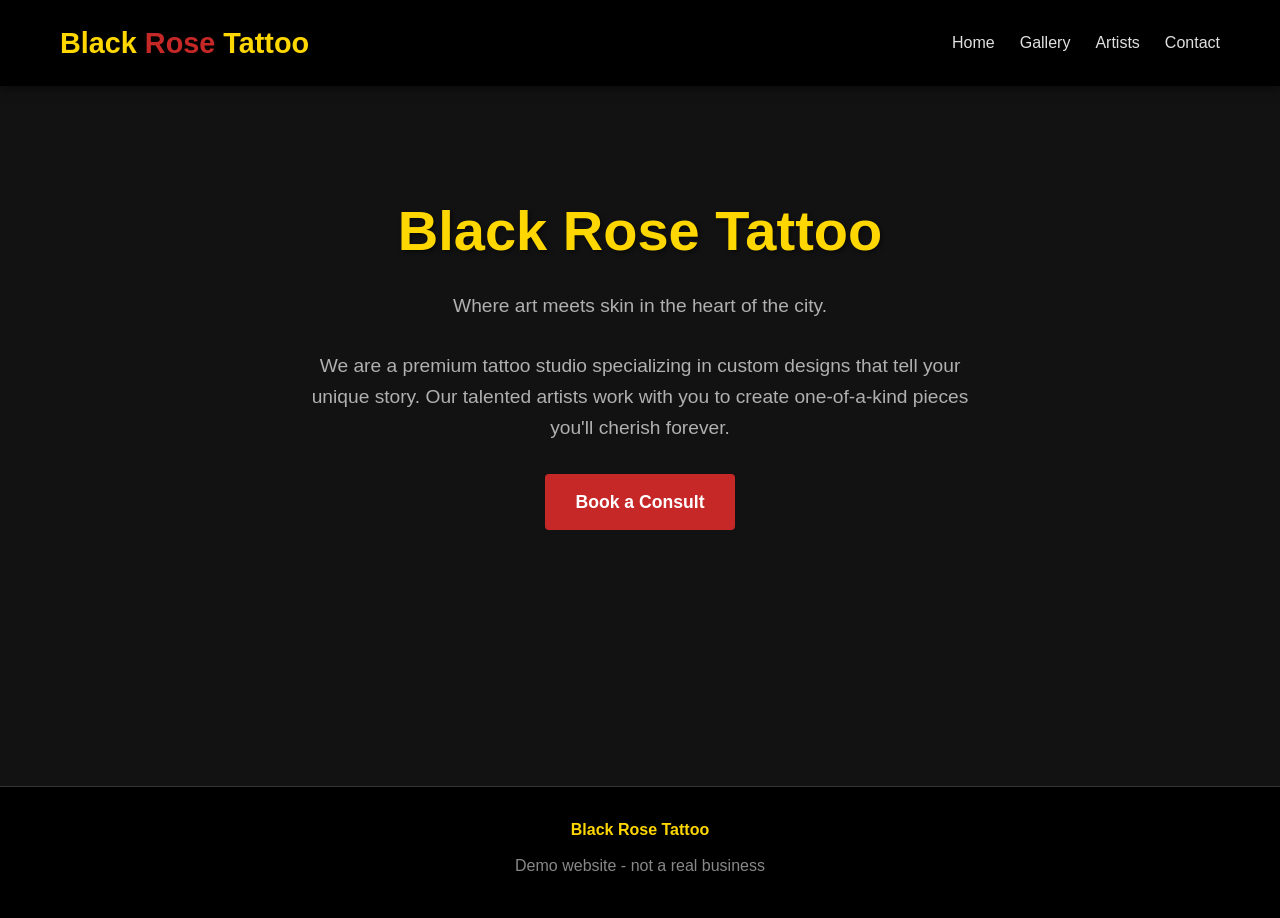
==== index.html @ 6991c5df "Add Black Rose Tattoo website - portfolio demo - index.html: Home page with shop name, welcome, intr" ====
<!DOCTYPE html>
<html lang="en">
<head>
  <meta charset="UTF-8">
  <meta name="viewport" content="width=device-width, initial-scale=1.0">
  <title>Black Rose Tattoo | Home</title>
  <link rel="stylesheet" href="style.css">
</head>
<body>
  <header>
    <div class="container">
      <nav>
        <div class="logo">Black <span>Rose</span> Tattoo</div>
        <ul class="nav-links">
          <li><a href="index.html">Home</a></li>
          <li><a href="gallery.html">Gallery</a></li>
          <li><a href="artists.html">Artists</a></li>
          <li><a href="contact.html">Contact</a></li>
        </ul>
      </nav>
    </div>
  </header>

  <main class="page-content">
    <div class="container">
      <section class="hero">
        <h1>Black Rose Tattoo</h1>
        <p>Where art meets skin in the heart of the city.</p>
        <p>We are a premium tattoo studio specializing in custom designs that tell your unique story. Our talented artists work with you to create one-of-a-kind pieces you'll cherish forever.</p>
        <a href="contact.html" class="btn">Book a Consult</a>
      </section>
    </div>
  </main>

  <footer>
    <div class="container">
      <div class="footer-content">
        <p class="shop-name">Black Rose Tattoo</p>
        <p>Demo website - not a real business</p>
      </div>
    </div>
  </footer>
</body>
</html>
---- style.css ----
/* RESET AND BASE STYLES */
* {
  margin: 0;
  padding: 0;
  box-sizing: border-box;
}

body {
  font-family: 'Segoe UI', Tahoma, Geneva, Verdana, sans-serif;
  background-color: #121212;
  color: #e0e0e0;
  line-height: 1.6;
}

a {
  color: #ffd700;
  text-decoration: none;
}

img {
  max-width: 100%;
  height: auto;
}

/* LAYOUT */
.container {
  max-width: 1200px;
  margin: 0 auto;
  padding: 0 20px;
}

.page-content {
  min-height: calc(100vh - 200px);
  padding: 60px 0;
}

/* HEADER / NAVIGATION */
header {
  background-color: #000;
  padding: 20px 0;
  position: sticky;
  top: 0;
  z-index: 100;
  box-shadow: 0 2px 10px rgba(0, 0, 0, 0.5);
}

nav {
  display: flex;
  justify-content: space-between;
  align-items: center;
}

.logo {
  font-size: 1.8rem;
  font-weight: 700;
  color: #ffd700;
}

.logo span {
  color: #c62828;
}

.nav-links {
  display: flex;
  list-style: none;
  gap: 25px;
}

.nav-links a {
  color: #e0e0e0;
  font-weight: 500;
  transition: color 0.3s;
  padding: 5px 0;
  position: relative;
}

.nav-links a:hover {
  color: #ffd700;
}

.nav-links a::after {
  content: '';
  position: absolute;
  bottom: 0;
  left: 0;
  width: 0;
  height: 2px;
  background-color: #c62828;
  transition: width 0.3s;
}

.nav-links a:hover::after {
  width: 100%;
}

/* HERO SECTION */
.hero {
  text-align: center;
  padding: 40px 0;
}

.hero h1 {
  font-size: 3.5rem;
  margin-bottom: 15px;
  color: #ffd700;
  text-shadow: 2px 2px 4px rgba(0, 0, 0, 0.5);
}

.hero p {
  font-size: 1.2rem;
  margin-bottom: 30px;
  color: #b0b0b0;
  max-width: 700px;
  margin-left: auto;
  margin-right: auto;
}

.btn {
  display: inline-block;
  background-color: #c62828;
  color: #fff;
  padding: 14px 30px;
  border: none;
  border-radius: 4px;
  font-size: 1.1rem;
  font-weight: 600;
  cursor: pointer;
  transition: background-color 0.3s, transform 0.2s;
  text-decoration: none;
}

.btn:hover {
  background-color: #e53935;
  transform: translateY(-2px);
}

/* SECTIONS */
section {
  padding: 50px 0;
}

section h2 {
  text-align: center;
  margin-bottom: 40px;
  font-size: 2.2rem;
  color: #ffd700;
  position: relative;
}

section h2::after {
  content: '';
  position: absolute;
  bottom: -10px;
  left: 50%;
  transform: translateX(-50%);
  width: 80px;
  height: 3px;
  background: linear-gradient(to right, #c62828, #ffd700);
}

/* GALLERY */
.gallery-grid {
  display: grid;
  grid-template-columns: repeat(auto-fit, minmax(280px, 1fr));
  gap: 25px;
}

.gallery-item {
  background-color: #1e1e1e;
  border-radius: 8px;
  overflow: hidden;
  transition: transform 0.3s, box-shadow 0.3s;
  border: 3px solid #1e1e1e;
}

.gallery-item:hover {
  transform: translateY(-5px);
  box-shadow: 0 8px 20px rgba(198, 40, 40, 0.3);
  border-color: #c62828;
}

.gallery-item img {
  width: 100%;
  height: 250px;
  object-fit: cover;
  display: block;
}

.gallery-item p {
  padding: 15px;
  text-align: center;
  font-weight: 500;
  color: #ffd700;
  background-color: #000;
  margin: 0;
}

/* ARTISTS */
.artists-grid {
  display: grid;
  grid-template-columns: repeat(auto-fit, minmax(300px, 1fr));
  gap: 30px;
}

.artist-card {
  background-color: #1e1e1e;
  border-radius: 8px;
  overflow: hidden;
  text-align: center;
  padding: 20px;
  transition: transform 0.3s;
}

.artist-card:hover {
  transform: translateY(-5px);
}

.artist-photo {
  width: 200px;
  height: 200px;
  border-radius: 50%;
  object-fit: cover;
  margin: 0 auto 20px;
  border: 4px solid #c62828;
}

.artist-name {
  font-size: 1.5rem;
  color: #ffd700;
  margin-bottom: 10px;
}

.artist-specialty {
  color: #c62828;
  font-weight: 600;
  margin-bottom: 15px;
  font-style: italic;
}

.artist-bio {
  color: #b0b0b0;
  line-height: 1.7;
}

/* CONTACT */
.contact-info {
  display: grid;
  grid-template-columns: repeat(auto-fit, minmax(250px, 1fr));
  gap: 30px;
  margin-bottom: 50px;
  text-align: center;
}

.contact-info h3 {
  color: #ffd700;
  margin-bottom: 15px;
  font-size: 1.4rem;
}

.contact-info p {
  color: #b0b0b0;
  margin-bottom: 10px;
}

.contact-form {
  max-width: 600px;
  margin: 0 auto;
  background-color: #1e1e1e;
  padding: 30px;
  border-radius: 8px;
}

.form-group {
  margin-bottom: 20px;
}

.form-group label {
  display: block;
  margin-bottom: 8px;
  color: #ffd700;
  font-weight: 500;
}

.form-group input,
.form-group textarea {
  width: 100%;
  padding: 12px;
  background-color: #2d2d2d;
  border: 1px solid #444;
  border-radius: 4px;
  color: #e0e0e0;
  font-family: inherit;
  font-size: 1rem;
}

.form-group input:focus,
.form-group textarea:focus {
  outline: none;
  border-color: #c62828;
}

.form-group textarea {
  height: 150px;
  resize: vertical;
}

.form-message {
  text-align: center;
  padding: 20px;
  background-color: #1e1e1e;
  border-radius: 8px;
  margin-top: 20px;
  display: none;
}

.form-message.show {
  display: block;
}

/* FOOTER */
footer {
  background-color: #000;
  padding: 30px 0;
  text-align: center;
  color: #888;
  border-top: 1px solid #333;
}

.footer-content p {
  margin-bottom: 10px;
}

.footer-content .shop-name {
  color: #ffd700;
  font-weight: 600;
}

/* RESPONSIVE DESIGN */
@media (max-width: 768px) {
  .hero h1 {
    font-size: 2.5rem;
  }

  .hero p {
    font-size: 1rem;
  }

  .nav-links {
    gap: 15px;
    font-size: 0.9rem;
  }

  .gallery-grid {
    grid-template-columns: repeat(auto-fit, minmax(200px, 1fr));
    gap: 15px;
  }

  .artists-grid {
    grid-template-columns: 1fr;
    gap: 20px;
  }

  .contact-info {
    grid-template-columns: 1fr;
    gap: 20px;
  }
}

@media (max-width: 480px) {
  .hero h1 {
    font-size: 2rem;
  }

  .nav-links {
    flex-wrap: wrap;
    justify-content: center;
    gap: 10px;
  }

  .gallery-grid {
    grid-template-columns: 1fr;
  }
}
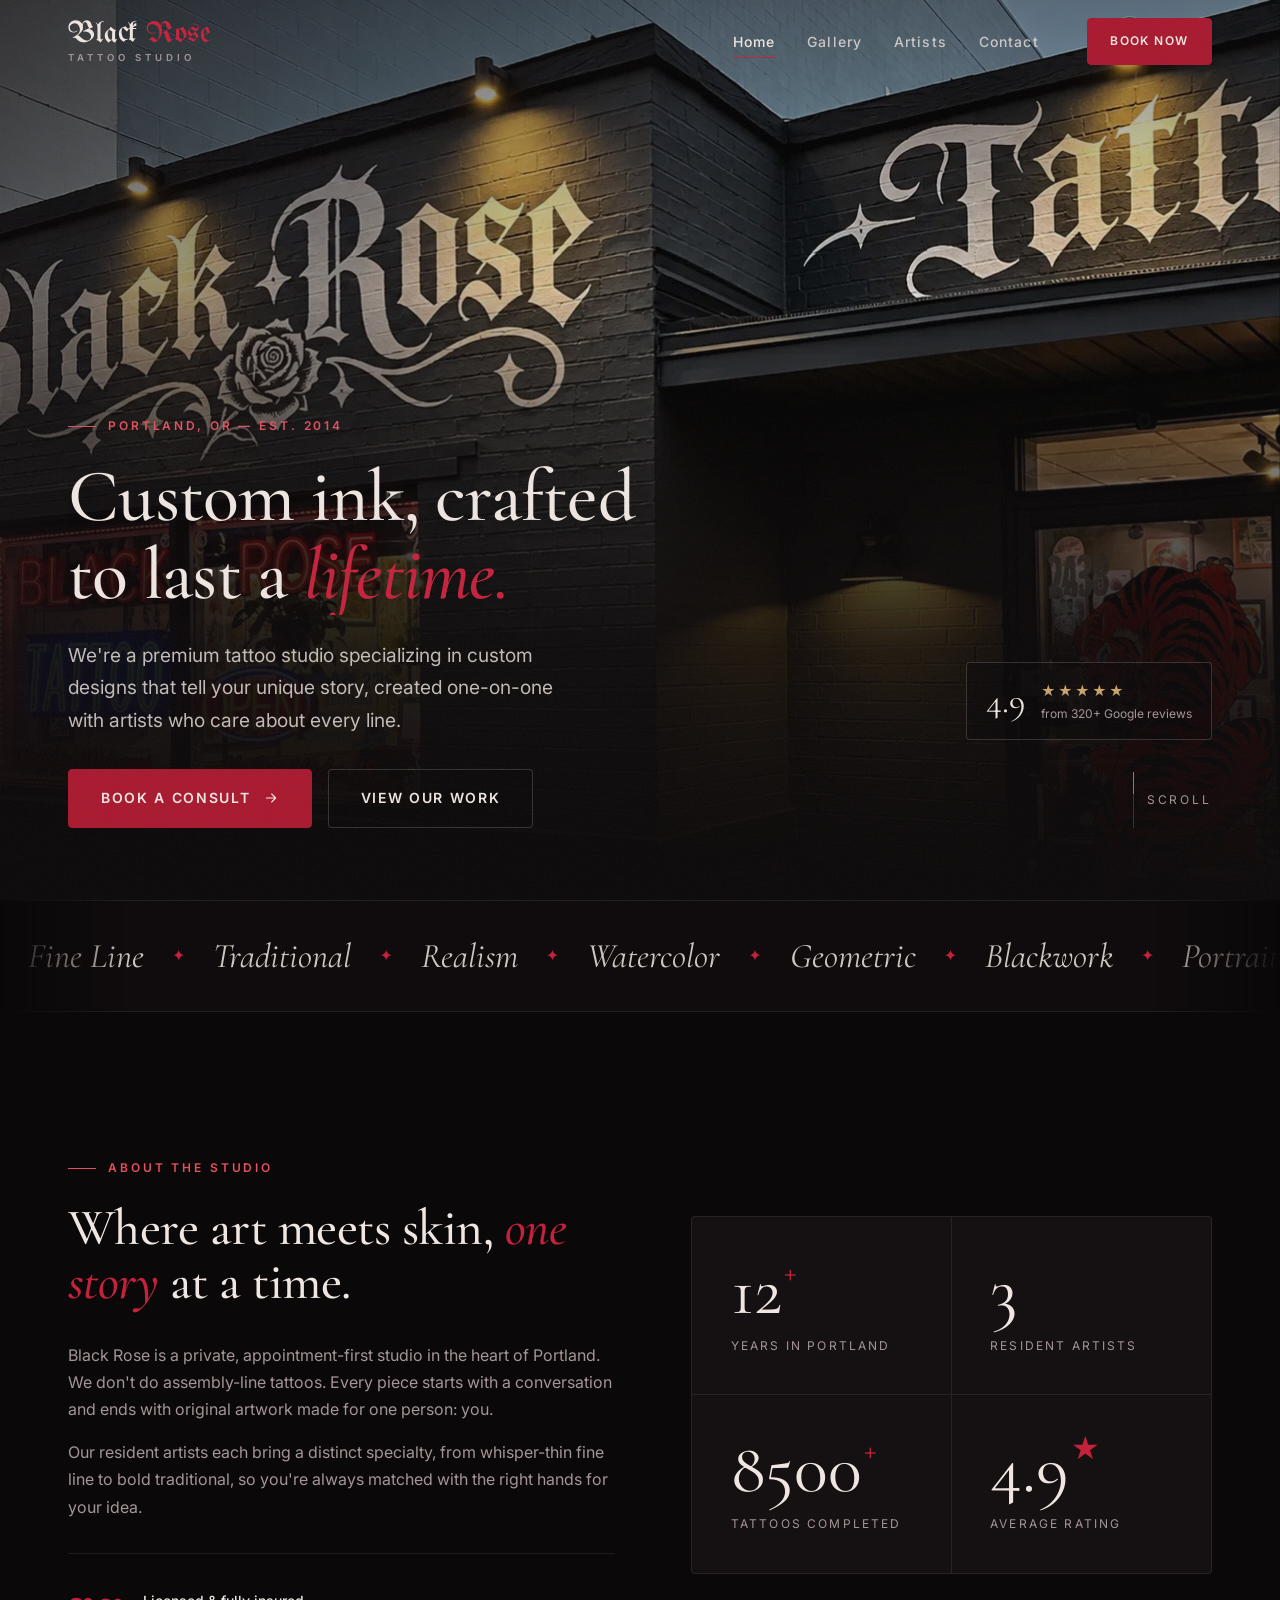
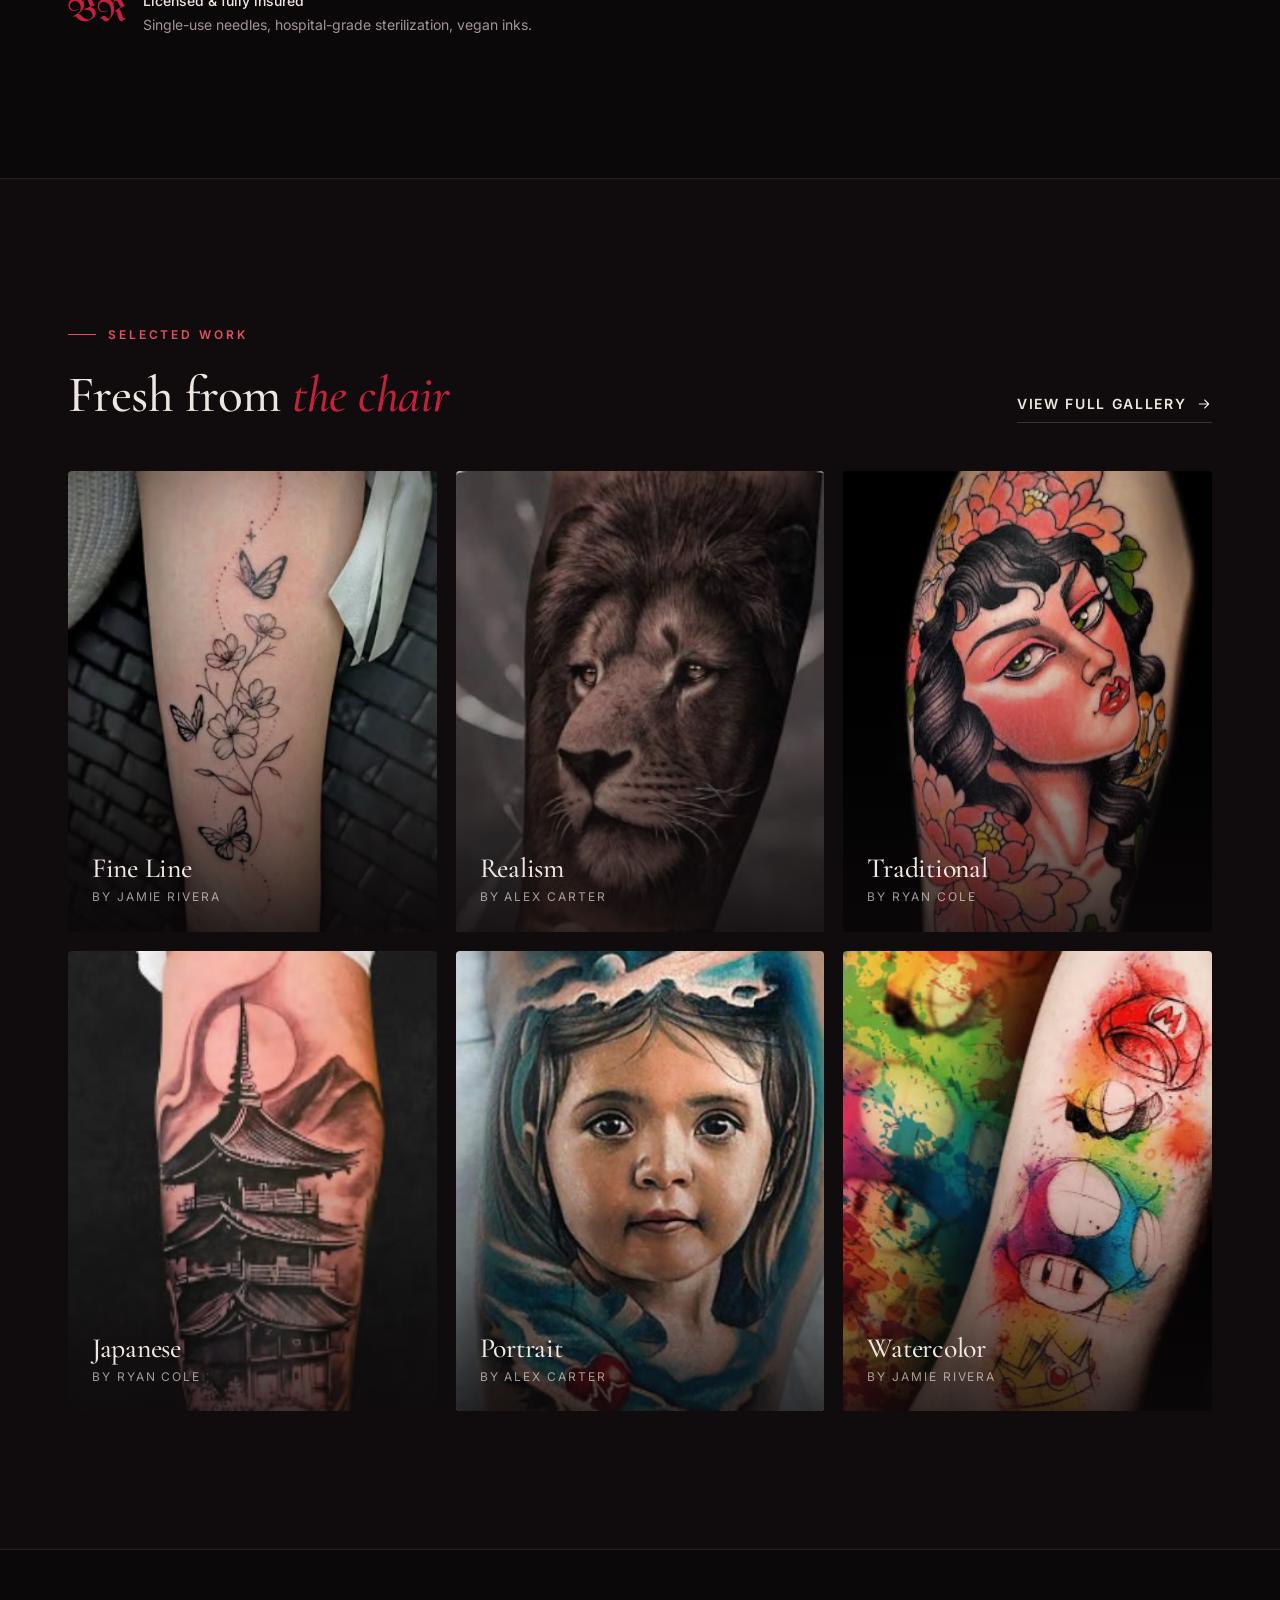
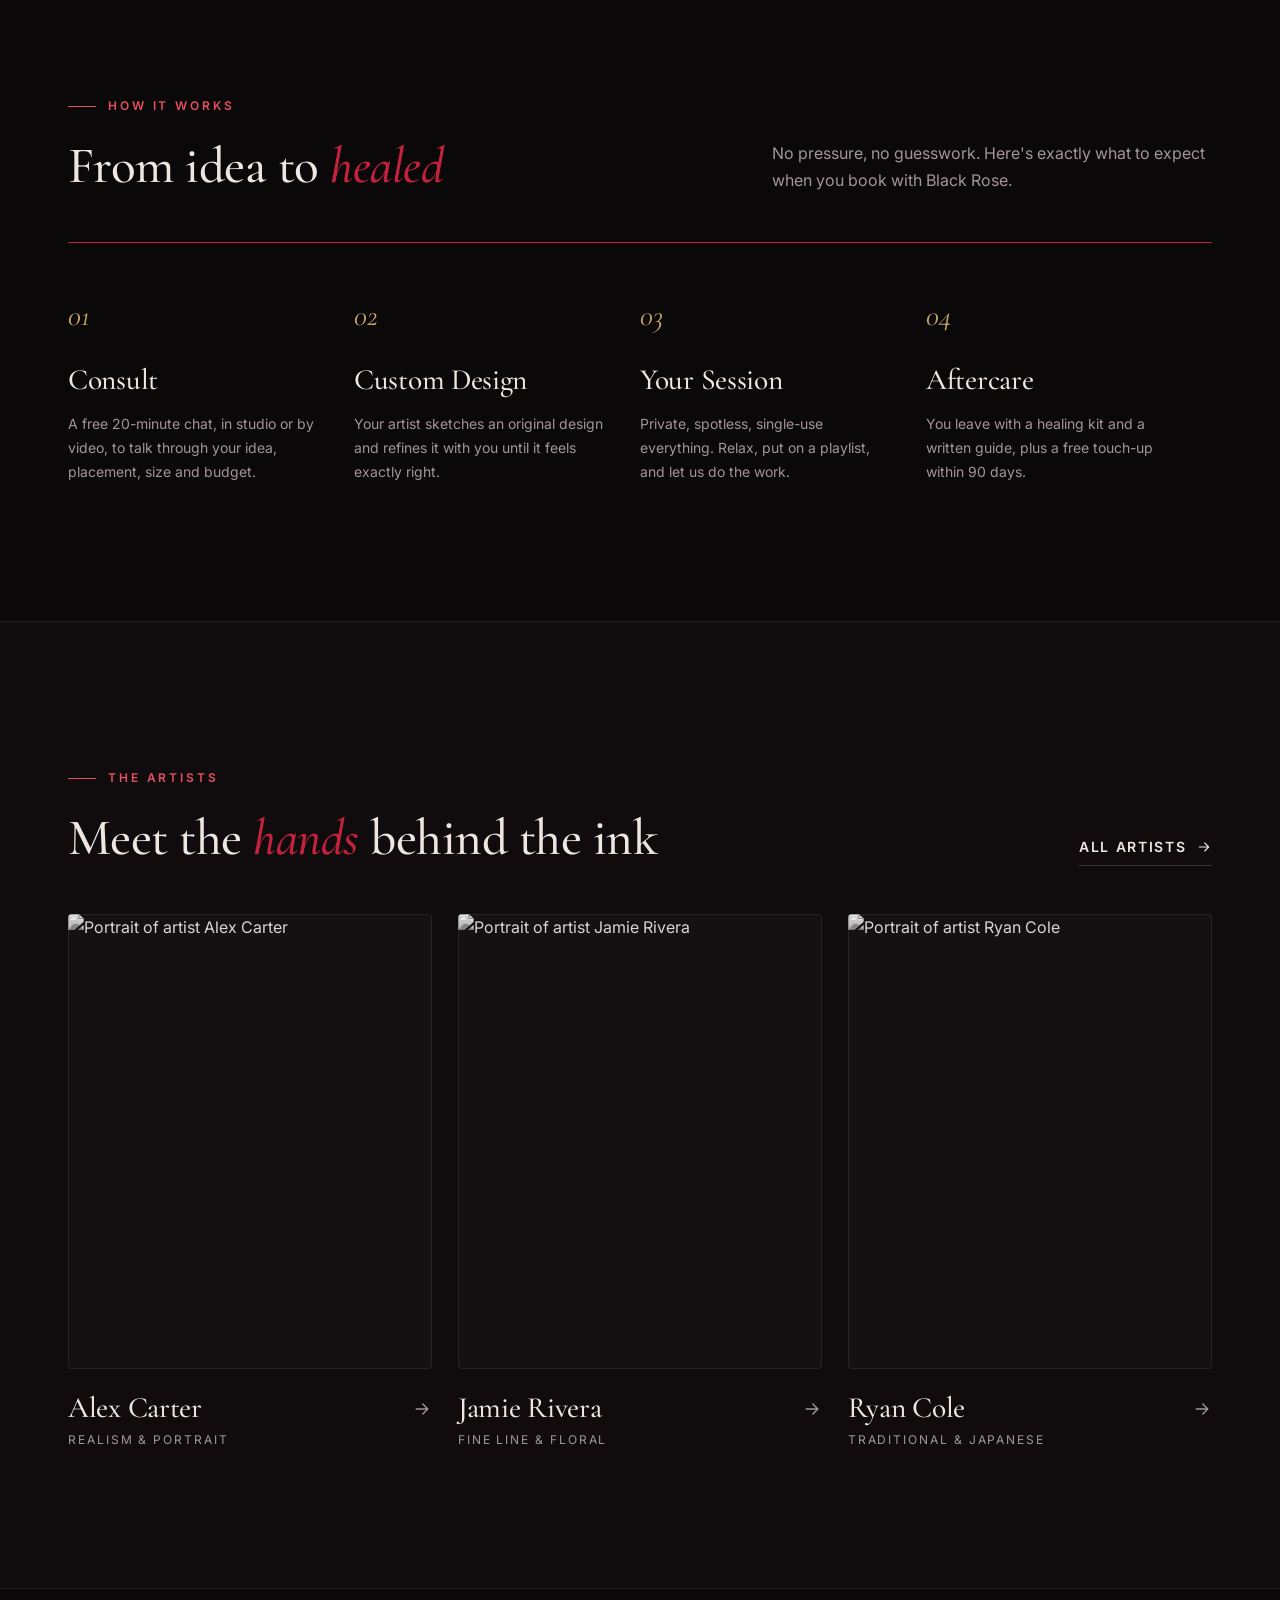
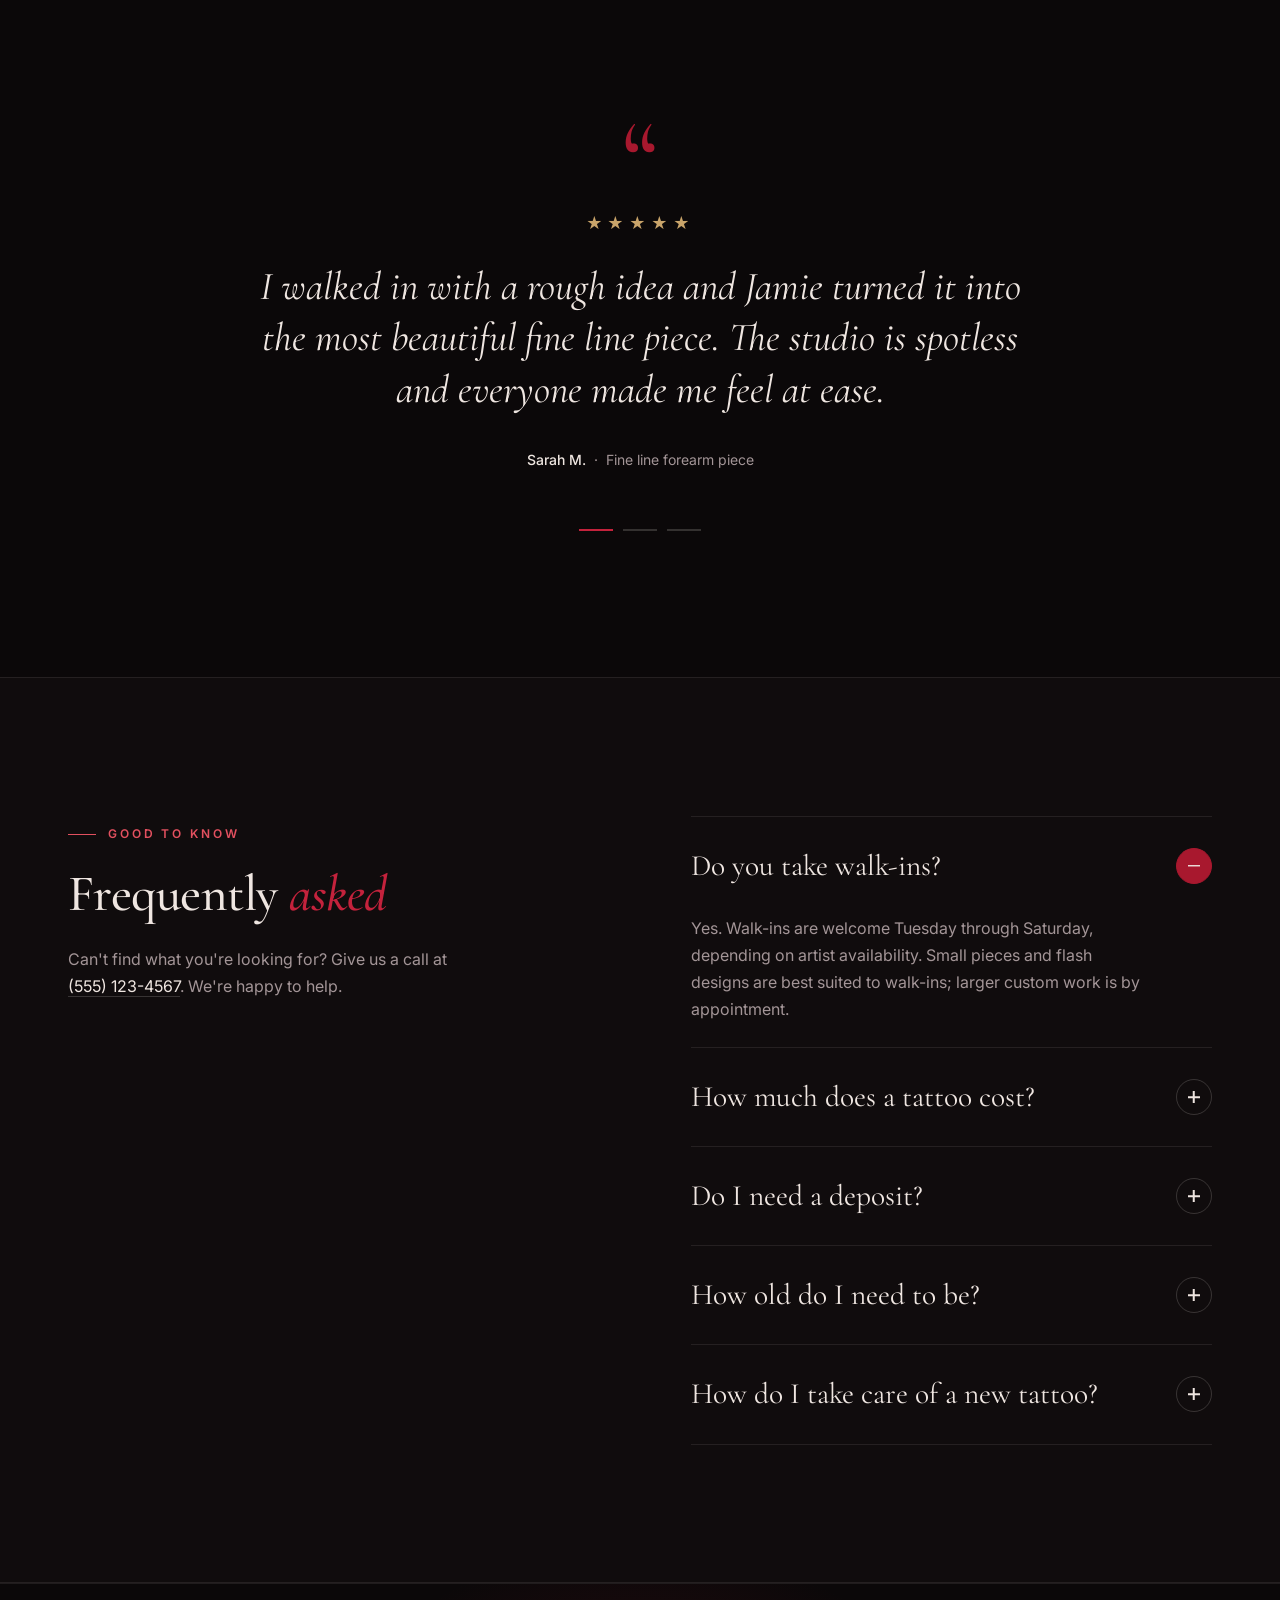
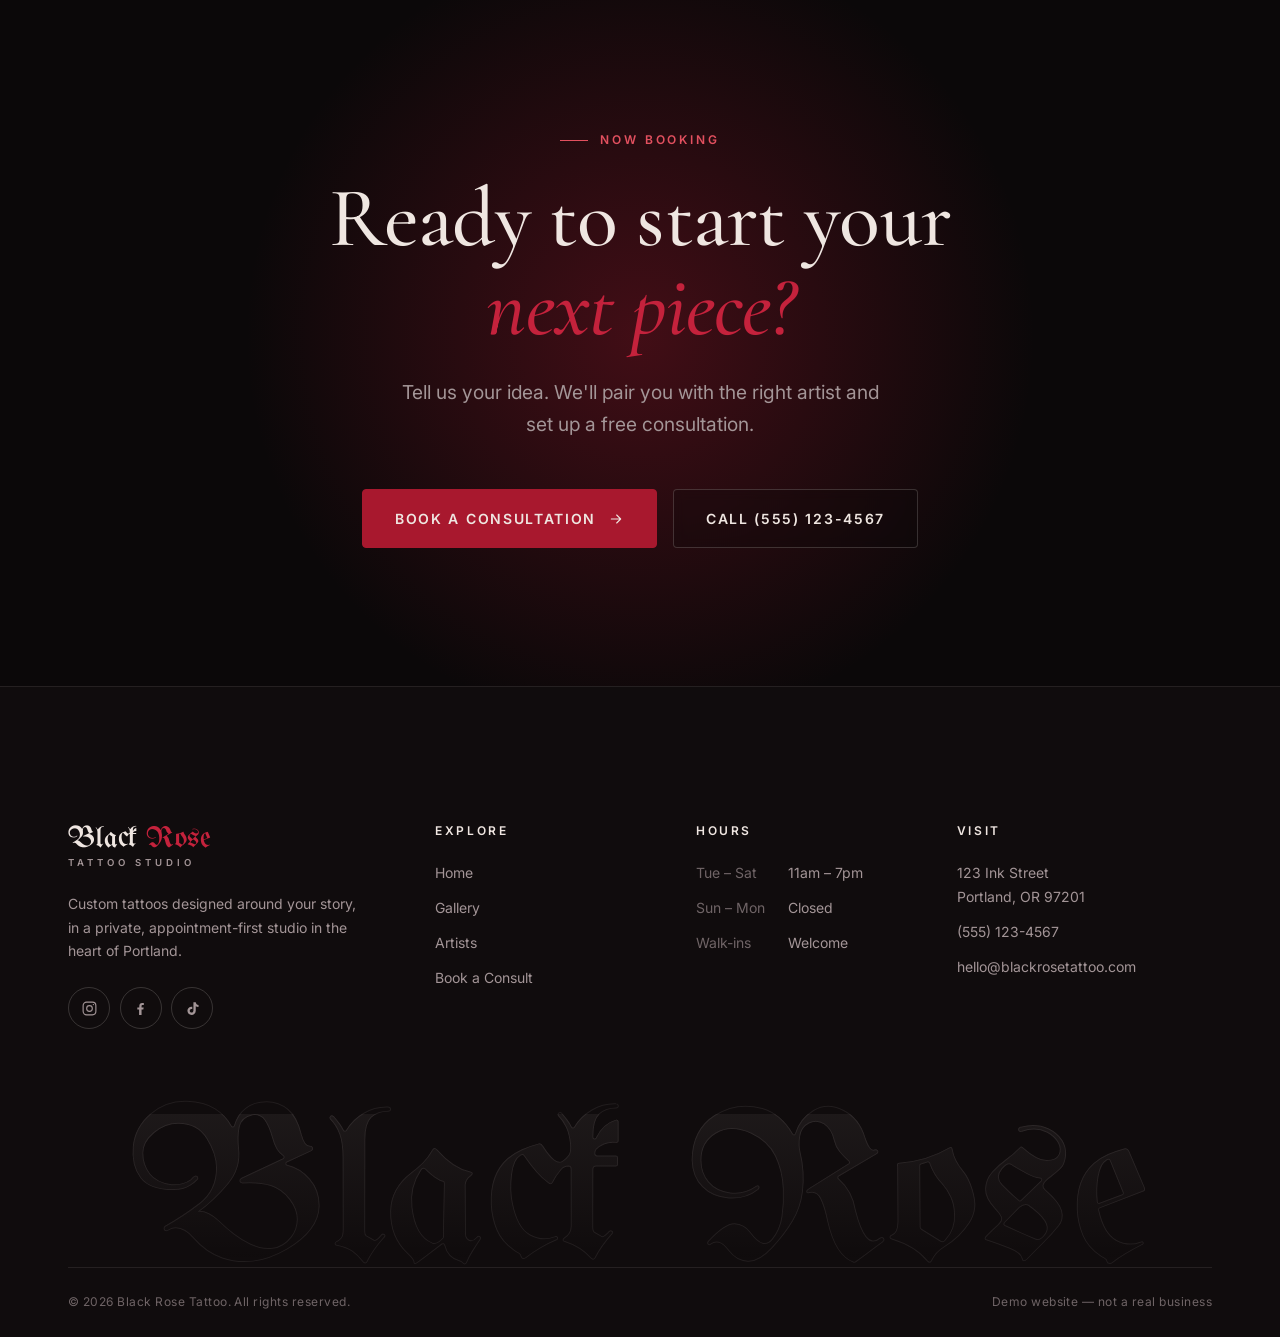
==== commit 9d5e95d1: "Redesign site with modern, premium look - New design system: CSS tokens, Cormorant Garamond + Inter " ====
--- a/index.html
+++ b/index.html
@@ -3,42 +3,383 @@
 <head>
   <meta charset="UTF-8">
   <meta name="viewport" content="width=device-width, initial-scale=1.0">
-  <title>Black Rose Tattoo | Home</title>
+  <title>Black Rose Tattoo | Custom Tattoo Studio in Portland, OR</title>
+  <meta name="description" content="Black Rose Tattoo is a premium custom tattoo studio in Portland, Oregon. Fine line, realism, traditional, Japanese and more by award-winning resident artists.">
+  <meta name="theme-color" content="#0b0809">
+  <meta property="og:type" content="website">
+  <meta property="og:site_name" content="Black Rose Tattoo">
+  <meta property="og:title" content="Black Rose Tattoo | Custom Tattoo Studio in Portland, OR">
+  <meta property="og:description" content="Black Rose Tattoo is a premium custom tattoo studio in Portland, Oregon. Fine line, realism, traditional, Japanese and more by award-winning resident artists.">
+  <meta property="og:image" content="hero.png">
+  <meta name="twitter:card" content="summary_large_image">
+  <link rel="icon" href="favicon.svg" type="image/svg+xml">
+  <link rel="preconnect" href="https://fonts.googleapis.com">
+  <link rel="preconnect" href="https://fonts.gstatic.com" crossorigin>
+  <link href="https://fonts.googleapis.com/css2?family=Cormorant+Garamond:ital,wght@0,400;0,500;0,600;1,400;1,500&family=Inter:wght@400;500;600&family=UnifrakturMaguntia&display=swap" rel="stylesheet">
   <link rel="stylesheet" href="style.css">
-</head>
-<body>
-  <header>
+  <script>document.documentElement.classList.add('js');</script>
+  <script type="application/ld+json">
+  {
+    "@context": "https://schema.org",
+    "@type": "TattooParlor",
+    "name": "Black Rose Tattoo",
+    "image": "hero.png",
+    "telephone": "+1-555-123-4567",
+    "address": {
+      "@type": "PostalAddress",
+      "streetAddress": "123 Ink Street",
+      "addressLocality": "Portland",
+      "addressRegion": "OR",
+      "postalCode": "97201",
+      "addressCountry": "US"
+    },
+    "openingHoursSpecification": [{
+      "@type": "OpeningHoursSpecification",
+      "dayOfWeek": ["Tuesday", "Wednesday", "Thursday", "Friday", "Saturday"],
+      "opens": "11:00",
+      "closes": "19:00"
+    }]
+  }
+  </script>
+</head><body>
+  <a class="skip-link" href="#main">Skip to content</a>
+
+  <header class="site-header">
     <div class="container">
-      <nav>
-        <div class="logo">Black <span>Rose</span> Tattoo</div>
+      <a href="index.html" class="logo" aria-label="Black Rose Tattoo home">
+        <span class="logo__mark">Black <span>Rose</span></span>
+        <span class="logo__sub">Tattoo Studio</span>
+      </a>
+      <nav class="nav" aria-label="Main">
         <ul class="nav-links">
-          <li><a href="index.html">Home</a></li>
+          <li><a href="index.html" aria-current="page">Home</a></li>
           <li><a href="gallery.html">Gallery</a></li>
           <li><a href="artists.html">Artists</a></li>
           <li><a href="contact.html">Contact</a></li>
         </ul>
+        <a href="contact.html#book" class="btn btn--sm">Book Now</a>
       </nav>
+      <button class="menu-toggle" type="button" aria-expanded="false" aria-controls="mobile-menu" aria-label="Open menu">
+        <span></span><span></span>
+      </button>
+    </div>
+    <div class="mobile-menu" id="mobile-menu">
+      <ul>
+        <li><a href="index.html" aria-current="page">Home <small>01</small></a></li>
+        <li><a href="gallery.html">Gallery <small>02</small></a></li>
+        <li><a href="artists.html">Artists <small>03</small></a></li>
+        <li><a href="contact.html">Contact <small>04</small></a></li>
+      </ul>
+      <div class="mobile-menu__footer">
+        <a href="contact.html#book" class="btn btn--block">Book a Consultation</a>
+        <p>123 Ink Street, Portland, OR &nbsp;·&nbsp; <a href="tel:+15551234567">(555) 123-4567</a></p>
+      </div>
     </div>
   </header>
 
-  <main class="page-content">
+  <main id="main">
+    <section class="hero">
+      <div class="hero__media">
+        <picture>
+          <source srcset="hero.webp" type="image/webp">
+          <img src="hero.png" alt="The Black Rose Tattoo storefront at dusk, with its hand-painted sign and glowing neon windows" width="1746" height="901" fetchpriority="high">
+        </picture>
+      </div>
+      <div class="container hero__content">
+        <div>
+          <span class="eyebrow">Portland, OR &mdash; Est. 2014</span>
+          <h1>
+            <span class="line"><span>Custom ink, crafted</span></span>
+            <span class="line"><span>to last a <em>lifetime.</em></span></span>
+          </h1>
+          <p class="hero__lede">We're a premium tattoo studio specializing in custom designs that tell your unique story, created one-on-one with artists who care about every line.</p>
+          <div class="hero__actions">
+            <a href="contact.html#book" class="btn">Book a Consult <svg viewBox="0 0 24 24" fill="none" stroke="currentColor" stroke-width="1.6" stroke-linecap="round" stroke-linejoin="round" aria-hidden="true"><path d="M5 12h14M13 6l6 6-6 6"/></svg></a>
+            <a href="gallery.html" class="btn btn--ghost">View Our Work</a>
+          </div>
+        </div>
+        <div class="hero__aside">
+          <div class="rating">
+            <span class="rating__score">4.9</span>
+            <div>
+              <span class="rating__stars" aria-hidden="true">&#9733;&#9733;&#9733;&#9733;&#9733;</span>
+              <small>from 320+ Google reviews</small>
+            </div>
+          </div>
+          <a href="#about" class="scroll-cue"><span class="scroll-cue__line"></span>Scroll</a>
+        </div>
+      </div>
+    </section>
+
+    <div class="marquee" aria-hidden="true">
+      <div class="marquee__track">
+        <div class="marquee__group"><span>Fine Line</span><i aria-hidden="true">&#10022;</i><span>Traditional</span><i aria-hidden="true">&#10022;</i><span>Realism</span><i aria-hidden="true">&#10022;</i><span>Watercolor</span><i aria-hidden="true">&#10022;</i><span>Geometric</span><i aria-hidden="true">&#10022;</i><span>Blackwork</span><i aria-hidden="true">&#10022;</i><span>Portrait</span><i aria-hidden="true">&#10022;</i><span>Floral</span><i aria-hidden="true">&#10022;</i><span>Japanese</span><i aria-hidden="true">&#10022;</i></div>
+        <div class="marquee__group"><span>Fine Line</span><i aria-hidden="true">&#10022;</i><span>Traditional</span><i aria-hidden="true">&#10022;</i><span>Realism</span><i aria-hidden="true">&#10022;</i><span>Watercolor</span><i aria-hidden="true">&#10022;</i><span>Geometric</span><i aria-hidden="true">&#10022;</i><span>Blackwork</span><i aria-hidden="true">&#10022;</i><span>Portrait</span><i aria-hidden="true">&#10022;</i><span>Floral</span><i aria-hidden="true">&#10022;</i><span>Japanese</span><i aria-hidden="true">&#10022;</i></div>
+      </div>
+    </div>
+
+    <section class="section" id="about">
+      <div class="container split">
+        <div class="about__text">
+          <span class="eyebrow reveal">About the studio</span>
+          <h2 class="reveal" style="--d:.08s">Where art meets skin, <em>one story</em> at a time.</h2>
+          <p class="reveal" style="--d:.16s">Black Rose is a private, appointment-first studio in the heart of Portland. We don't do assembly-line tattoos. Every piece starts with a conversation and ends with original artwork made for one person: you.</p>
+          <p class="reveal" style="--d:.2s">Our resident artists each bring a distinct specialty, from whisper-thin fine line to bold traditional, so you're always matched with the right hands for your idea.</p>
+          <div class="signature reveal" style="--d:.24s">
+            <span class="signature__mark" aria-hidden="true">BR</span>
+            <p><strong>Licensed &amp; fully insured</strong>Single-use needles, hospital-grade sterilization, vegan inks.</p>
+          </div>
+        </div>
+        <div class="stats reveal" style="--d:.12s">
+          <div class="stat"><span class="stat__num"><span data-count="12">12</span><sup>+</sup></span><span class="stat__label">Years in Portland</span></div>
+          <div class="stat"><span class="stat__num"><span data-count="3">3</span></span><span class="stat__label">Resident artists</span></div>
+          <div class="stat"><span class="stat__num"><span data-count="8500">8500</span><sup>+</sup></span><span class="stat__label">Tattoos completed</span></div>
+          <div class="stat"><span class="stat__num"><span data-count="4.9">4.9</span><sup>&#9733;</sup></span><span class="stat__label">Average rating</span></div>
+        </div>
+      </div>
+    </section>
+
+    <section class="section section--surface">
+      <div class="container">
+        <div class="section-head">
+          <div>
+            <span class="eyebrow reveal">Selected work</span>
+            <h2 class="reveal" style="--d:.08s">Fresh from <em>the chair</em></h2>
+          </div>
+          <a href="gallery.html" class="link-arrow reveal" style="--d:.16s">View full gallery <svg viewBox="0 0 24 24" fill="none" stroke="currentColor" stroke-width="1.6" stroke-linecap="round" stroke-linejoin="round" aria-hidden="true"><path d="M5 12h14M13 6l6 6-6 6"/></svg></a>
+        </div>
+        <div class="work-grid">
+          <a href="gallery.html" class="work-item reveal" data-category="fine-line" style="--d:0.00s">
+            <img src="finelinetattoo.png" alt="Fine line tattoo of flowers and butterflies trailing up the forearm" loading="lazy" style="object-position: center;">
+            <figcaption class="work-item__caption">
+              <div>
+                <h3>Fine Line</h3>
+                <p>by Jamie Rivera</p>
+              </div>
+              <span class="work-item__icon"><svg viewBox="0 0 24 24" fill="none" stroke="currentColor" stroke-width="1.8" stroke-linecap="round" aria-hidden="true"><path d="M12 5v14M5 12h14"/></svg></span>
+            </figcaption>
+          </a>
+          <a href="gallery.html" class="work-item reveal" data-category="black-grey" style="--d:0.08s">
+            <img src="realismtattoo.png" alt="Black and grey realism tattoo of a lion on the forearm" loading="lazy" style="object-position: center;">
+            <figcaption class="work-item__caption">
+              <div>
+                <h3>Realism</h3>
+                <p>by Alex Carter</p>
+              </div>
+              <span class="work-item__icon"><svg viewBox="0 0 24 24" fill="none" stroke="currentColor" stroke-width="1.8" stroke-linecap="round" aria-hidden="true"><path d="M12 5v14M5 12h14"/></svg></span>
+            </figcaption>
+          </a>
+          <a href="gallery.html" class="work-item reveal" data-category="color" style="--d:0.16s">
+            <img src="traditionaltattoo.png" alt="Neo-traditional tattoo of a woman framed by orange peonies on the upper arm" loading="lazy" style="object-position: center;">
+            <figcaption class="work-item__caption">
+              <div>
+                <h3>Traditional</h3>
+                <p>by Ryan Cole</p>
+              </div>
+              <span class="work-item__icon"><svg viewBox="0 0 24 24" fill="none" stroke="currentColor" stroke-width="1.8" stroke-linecap="round" aria-hidden="true"><path d="M12 5v14M5 12h14"/></svg></span>
+            </figcaption>
+          </a>
+          <a href="gallery.html" class="work-item reveal" data-category="black-grey" style="--d:0.24s">
+            <img src="japanesetattoo.png" alt="Japanese-style black and grey tattoo of a pagoda beneath a rising sun" loading="lazy" style="object-position: center;">
+            <figcaption class="work-item__caption">
+              <div>
+                <h3>Japanese</h3>
+                <p>by Ryan Cole</p>
+              </div>
+              <span class="work-item__icon"><svg viewBox="0 0 24 24" fill="none" stroke="currentColor" stroke-width="1.8" stroke-linecap="round" aria-hidden="true"><path d="M12 5v14M5 12h14"/></svg></span>
+            </figcaption>
+          </a>
+          <a href="gallery.html" class="work-item reveal" data-category="color" style="--d:0.32s">
+            <img src="portraittattoo.png" alt="Color portrait tattoo of a young child surrounded by blue waves" loading="lazy" style="object-position: center;">
+            <figcaption class="work-item__caption">
+              <div>
+                <h3>Portrait</h3>
+                <p>by Alex Carter</p>
+              </div>
+              <span class="work-item__icon"><svg viewBox="0 0 24 24" fill="none" stroke="currentColor" stroke-width="1.8" stroke-linecap="round" aria-hidden="true"><path d="M12 5v14M5 12h14"/></svg></span>
+            </figcaption>
+          </a>
+          <a href="gallery.html" class="work-item reveal" data-category="color" style="--d:0.40s">
+            <img src="watercolortattoo.png" alt="Watercolor tattoo of a mushroom and crown with paint-splash color on the forearm" loading="lazy" style="object-position: center;">
+            <figcaption class="work-item__caption">
+              <div>
+                <h3>Watercolor</h3>
+                <p>by Jamie Rivera</p>
+              </div>
+              <span class="work-item__icon"><svg viewBox="0 0 24 24" fill="none" stroke="currentColor" stroke-width="1.8" stroke-linecap="round" aria-hidden="true"><path d="M12 5v14M5 12h14"/></svg></span>
+            </figcaption>
+          </a>
+        </div>
+      </div>
+    </section>
+
+    <section class="section">
+      <div class="container">
+        <div class="section-head">
+          <div>
+            <span class="eyebrow reveal">How it works</span>
+            <h2 class="reveal" style="--d:.08s">From idea to <em>healed</em></h2>
+          </div>
+          <p class="reveal" style="--d:.16s">No pressure, no guesswork. Here's exactly what to expect when you book with Black Rose.</p>
+        </div>
+        <div class="process">
+          <div class="step reveal" style="--d:0.0s"><span class="step__num">01</span><h3>Consult</h3><p>A free 20-minute chat, in studio or by video, to talk through your idea, placement, size and budget.</p></div>
+          <div class="step reveal" style="--d:0.1s"><span class="step__num">02</span><h3>Custom Design</h3><p>Your artist sketches an original design and refines it with you until it feels exactly right.</p></div>
+          <div class="step reveal" style="--d:0.2s"><span class="step__num">03</span><h3>Your Session</h3><p>Private, spotless, single-use everything. Relax, put on a playlist, and let us do the work.</p></div>
+          <div class="step reveal" style="--d:0.3s"><span class="step__num">04</span><h3>Aftercare</h3><p>You leave with a healing kit and a written guide, plus a free touch-up within 90 days.</p></div>
+        </div>
+      </div>
+    </section>
+
+    <section class="section section--surface">
+      <div class="container">
+        <div class="section-head">
+          <div>
+            <span class="eyebrow reveal">The artists</span>
+            <h2 class="reveal" style="--d:.08s">Meet the <em>hands</em> behind the ink</h2>
+          </div>
+          <a href="artists.html" class="link-arrow reveal" style="--d:.16s">All artists <svg viewBox="0 0 24 24" fill="none" stroke="currentColor" stroke-width="1.6" stroke-linecap="round" stroke-linejoin="round" aria-hidden="true"><path d="M5 12h14M13 6l6 6-6 6"/></svg></a>
+        </div>
+        <div class="artist-grid">
+          <a href="artists.html#alex" class="artist-card reveal" style="--d:0.0s">
+            <div class="artist-card__media"><img src="https://images.unsplash.com/photo-1507003211169-0a1dd7228f2d?q=80&w=400&h=400&fit=crop" alt="Portrait of artist Alex Carter" loading="lazy"></div>
+            <h3>Alex Carter <svg viewBox="0 0 24 24" fill="none" stroke="currentColor" stroke-width="1.6" stroke-linecap="round" stroke-linejoin="round" aria-hidden="true"><path d="M5 12h14M13 6l6 6-6 6"/></svg></h3>
+            <p>Realism &amp; Portrait</p>
+          </a>
+          <a href="artists.html#jamie" class="artist-card reveal" style="--d:0.1s">
+            <div class="artist-card__media"><img src="https://images.unsplash.com/photo-1494790108377-be9c29b29330?q=80&w=400&h=400&fit=crop" alt="Portrait of artist Jamie Rivera" loading="lazy"></div>
+            <h3>Jamie Rivera <svg viewBox="0 0 24 24" fill="none" stroke="currentColor" stroke-width="1.6" stroke-linecap="round" stroke-linejoin="round" aria-hidden="true"><path d="M5 12h14M13 6l6 6-6 6"/></svg></h3>
+            <p>Fine Line &amp; Floral</p>
+          </a>
+          <a href="artists.html#ryan" class="artist-card reveal" style="--d:0.2s">
+            <div class="artist-card__media"><img src="https://images.unsplash.com/photo-1472099645785-5658abf4ff4e?q=80&w=400&h=400&fit=crop" alt="Portrait of artist Ryan Cole" loading="lazy"></div>
+            <h3>Ryan Cole <svg viewBox="0 0 24 24" fill="none" stroke="currentColor" stroke-width="1.6" stroke-linecap="round" stroke-linejoin="round" aria-hidden="true"><path d="M5 12h14M13 6l6 6-6 6"/></svg></h3>
+            <p>Traditional &amp; Japanese</p>
+          </a>
+        </div>
+      </div>
+    </section>
+
+    <section class="section testimonials">
+      <div class="container container--narrow">
+        <span class="quote-mark reveal" aria-hidden="true">&ldquo;</span>
+        <div class="testimonial-slider reveal" style="--d:.1s" aria-live="polite">
+          <figure class="testimonial">
+            <div class="testimonial__stars" aria-label="5 out of 5 stars">&#9733;&#9733;&#9733;&#9733;&#9733;</div>
+            <blockquote>I walked in with a rough idea and Jamie turned it into the most beautiful fine line piece. The studio is spotless and everyone made me feel at ease.</blockquote>
+            <figcaption><strong>Sarah M.</strong> &nbsp;&middot;&nbsp; Fine line forearm piece</figcaption>
+          </figure>
+          <figure class="testimonial">
+            <div class="testimonial__stars" aria-label="5 out of 5 stars">&#9733;&#9733;&#9733;&#9733;&#9733;</div>
+            <blockquote>Alex is a genuine artist. My lion portrait looks like a photograph. People stop me on the street to ask about it.</blockquote>
+            <figcaption><strong>Marcus T.</strong> &nbsp;&middot;&nbsp; Realism half-sleeve</figcaption>
+          </figure>
+          <figure class="testimonial">
+            <div class="testimonial__stars" aria-label="5 out of 5 stars">&#9733;&#9733;&#9733;&#9733;&#9733;</div>
+            <blockquote>Third tattoo with Ryan and I will not go anywhere else. Bold, clean, healed perfectly. Worth every minute in the chair.</blockquote>
+            <figcaption><strong>Dani K.</strong> &nbsp;&middot;&nbsp; Japanese back piece</figcaption>
+          </figure>
+        </div>
+        <div class="testimonial-dots" role="group" aria-label="Choose a review"></div>
+      </div>
+    </section>
+
+    <section class="section section--surface">
+      <div class="container split" style="align-items:start">
+        <div>
+          <span class="eyebrow reveal">Good to know</span>
+          <h2 class="reveal" style="--d:.08s">Frequently <em>asked</em></h2>
+          <p class="reveal" style="--d:.16s; margin-top: 1.5rem; max-width: 380px;">Can't find what you're looking for? Give us a call at <a href="tel:+15551234567" style="color: var(--bone); border-bottom: 1px solid var(--line-strong);">(555) 123-4567</a>. We're happy to help.</p>
+        </div>
+        <div class="faq reveal" style="--d:.12s">
+          <details open>
+            <summary>Do you take walk-ins?<span class="faq__icon" aria-hidden="true"></span></summary>
+            <p class="faq__answer">Yes. Walk-ins are welcome Tuesday through Saturday, depending on artist availability. Small pieces and flash designs are best suited to walk-ins; larger custom work is by appointment.</p>
+          </details>
+          <details>
+            <summary>How much does a tattoo cost?<span class="faq__icon" aria-hidden="true"></span></summary>
+            <p class="faq__answer">Our shop minimum is $100. Most custom pieces are priced by the hour (from $160/hr) or as a flat rate quoted at your consultation, so there are no surprises.</p>
+          </details>
+          <details>
+            <summary>Do I need a deposit?<span class="faq__icon" aria-hidden="true"></span></summary>
+            <p class="faq__answer">A $100 deposit secures your appointment and goes directly toward the cost of your tattoo. It is refundable with 48 hours&rsquo; notice.</p>
+          </details>
+          <details>
+            <summary>How old do I need to be?<span class="faq__icon" aria-hidden="true"></span></summary>
+            <p class="faq__answer">You must be 18 or older with a valid government-issued photo ID. No exceptions, even with parental consent.</p>
+          </details>
+          <details>
+            <summary>How do I take care of a new tattoo?<span class="faq__icon" aria-hidden="true"></span></summary>
+            <p class="faq__answer">Keep it clean, moisturized and out of direct sun for two weeks. We send every client home with a detailed aftercare guide and are always a message away.</p>
+          </details>
+        </div>
+      </div>
+    </section>
+
+    <section class="cta-band">
+      <div class="container">
+        <span class="eyebrow reveal">Now booking</span>
+        <h2 class="reveal" style="--d:.08s">Ready to start your <em>next piece?</em></h2>
+        <p class="reveal" style="--d:.16s">Tell us your idea. We'll pair you with the right artist and set up a free consultation.</p>
+        <div class="cta-band__actions reveal" style="--d:.24s">
+          <a href="contact.html#book" class="btn">Book a Consultation <svg viewBox="0 0 24 24" fill="none" stroke="currentColor" stroke-width="1.6" stroke-linecap="round" stroke-linejoin="round" aria-hidden="true"><path d="M5 12h14M13 6l6 6-6 6"/></svg></a>
+          <a href="tel:+15551234567" class="btn btn--ghost">Call (555) 123-4567</a>
+        </div>
+      </div>
+    </section>
+  </main>
+
+  <footer class="site-footer">
     <div class="container">
-      <section class="hero">
-        <h1>Black Rose Tattoo</h1>
-        <p>Where art meets skin in the heart of the city.</p>
-        <p>We are a premium tattoo studio specializing in custom designs that tell your unique story. Our talented artists work with you to create one-of-a-kind pieces you'll cherish forever.</p>
-        <a href="contact.html" class="btn">Book a Consult</a>
-      </section>
-    </div>
-  </main>
-
-  <footer>
+      <div class="footer-grid">
+        <div class="footer-brand">
+          <a href="index.html" class="logo" aria-label="Black Rose Tattoo home">
+            <span class="logo__mark">Black <span>Rose</span></span>
+            <span class="logo__sub">Tattoo Studio</span>
+          </a>
+          <p>Custom tattoos designed around your story, in a private, appointment-first studio in the heart of Portland.</p>
+          <div class="socials">
+            <a href="#" aria-label="Instagram"><svg viewBox="0 0 24 24" fill="none" stroke="currentColor" stroke-width="1.6" aria-hidden="true"><rect x="3" y="3" width="18" height="18" rx="5"/><circle cx="12" cy="12" r="4"/><circle cx="17.5" cy="6.5" r="1" fill="currentColor" stroke="none"/></svg></a>
+            <a href="#" aria-label="Facebook"><svg viewBox="0 0 24 24" fill="currentColor" aria-hidden="true"><path d="M13.5 21v-7.5H16l.5-3h-3V8.6c0-.9.3-1.6 1.6-1.6h1.6V4.3c-.3 0-1.3-.1-2.4-.1-2.4 0-4 1.4-4 4.1v2.2H7.5v3H10V21h3.5z"/></svg></a>
+            <a href="#" aria-label="TikTok"><svg viewBox="0 0 24 24" fill="currentColor" aria-hidden="true"><path d="M16.6 3c.3 2.2 1.6 3.7 3.9 3.9v3.1c-1.4.1-2.7-.3-3.9-1.1v6.2c0 3.6-2.8 5.9-5.9 5.9-3.4 0-5.9-2.6-5.9-5.8 0-3.6 3.1-6.3 6.9-5.7v3.2c-1.7-.4-3.6.6-3.6 2.5 0 1.5 1.2 2.6 2.6 2.6 1.6 0 2.6-1.2 2.6-2.9V3h3.3z"/></svg></a>
+          </div>
+        </div>
+        <div class="footer-col">
+          <h4>Explore</h4>
+          <ul>
+            <li><a href="index.html">Home</a></li>
+            <li><a href="gallery.html">Gallery</a></li>
+            <li><a href="artists.html">Artists</a></li>
+            <li><a href="contact.html#book">Book a Consult</a></li>
+          </ul>
+        </div>
+        <div class="footer-col">
+          <h4>Hours</h4>
+          <ul>
+            <li><span>Tue – Sat</span>11am – 7pm</li>
+            <li><span>Sun – Mon</span>Closed</li>
+            <li><span>Walk-ins</span>Welcome</li>
+          </ul>
+        </div>
+        <div class="footer-col">
+          <h4>Visit</h4>
+          <ul>
+            <li>123 Ink Street<br>Portland, OR 97201</li>
+            <li><a href="tel:+15551234567">(555) 123-4567</a></li>
+            <li><a href="mailto:hello@blackrosetattoo.com">hello@blackrosetattoo.com</a></li>
+          </ul>
+        </div>
+      </div>
+      <div class="footer-wordmark" aria-hidden="true">Black Rose</div>
+    </div>
     <div class="container">
-      <div class="footer-content">
-        <p class="shop-name">Black Rose Tattoo</p>
-        <p>Demo website - not a real business</p>
+      <div class="footer-bottom">
+        <p>&copy; <span data-year>2026</span> Black Rose Tattoo. All rights reserved.</p>
+        <p>Demo website &mdash; not a real business</p>
       </div>
     </div>
   </footer>
+
+  <script src="script.js" defer></script>
 </body>
 </html>
--- a/style.css
+++ b/style.css
@@ -1,383 +1,2482 @@
-/* RESET AND BASE STYLES */
-* {
+/* ==========================================================================
+   BLACK ROSE TATTOO
+   1. Tokens  2. Base  3. Layout  4. Components  5. Header / Footer
+   6. Home  7. Gallery  8. Artists  9. Contact  10. Motion  11. Responsive
+   ========================================================================== */
+
+/* 1. TOKENS
+   -------------------------------------------------------------------------- */
+:root {
+  /* Color */
+  --ink: #0b0809;
+  --ink-soft: #100c0d;
+  --surface: #151011;
+  --surface-raised: #1d1618;
+  --line: rgba(239, 230, 225, 0.09);
+  --line-strong: rgba(239, 230, 225, 0.18);
+
+  --bone: #efe6e1;
+  --muted: #a39597;
+  --faint: #6f6466;
+
+  --crimson: #a8182e;
+  --crimson-bright: #c4223c;
+  --rose: #e2505f;              /* small accent text, passes AA on --ink */
+  --crimson-glow: rgba(168, 24, 46, 0.35);
+  --brass: #c9a46a;
+
+  /* Type */
+  --font-display: 'Cormorant Garamond', 'Times New Roman', serif;
+  --font-body: 'Inter', system-ui, -apple-system, 'Segoe UI', sans-serif;
+  --font-mark: 'UnifrakturMaguntia', 'Cormorant Garamond', serif;
+
+  --text-xs: 0.75rem;
+  --text-sm: 0.875rem;
+  --text-base: 1rem;
+  --text-lg: clamp(1.05rem, 0.98rem + 0.3vw, 1.2rem);
+  --text-xl: clamp(1.4rem, 1.2rem + 0.8vw, 1.85rem);
+  --text-2xl: clamp(2.1rem, 1.6rem + 2vw, 3.5rem);
+  --text-3xl: clamp(2.75rem, 1.6rem + 4.6vw, 6.25rem);
+
+  /* Space */
+  --space-1: 0.5rem;
+  --space-2: 1rem;
+  --space-3: 1.5rem;
+  --space-4: 2rem;
+  --space-5: 3rem;
+  --space-6: 4rem;
+  --space-section: clamp(5rem, 3rem + 7vw, 9rem);
+  --gutter: clamp(1.25rem, 5vw, 3rem);
+  --container: 1240px;
+
+  /* Misc */
+  --radius: 4px;
+  --ease: cubic-bezier(0.22, 1, 0.36, 1);
+  --header-h: 84px;
+}
+
+/* 2. BASE
+   -------------------------------------------------------------------------- */
+*,
+*::before,
+*::after {
   margin: 0;
   padding: 0;
   box-sizing: border-box;
 }
 
+html {
+  scroll-behavior: smooth;
+  -webkit-text-size-adjust: 100%;
+}
+
 body {
-  font-family: 'Segoe UI', Tahoma, Geneva, Verdana, sans-serif;
-  background-color: #121212;
-  color: #e0e0e0;
-  line-height: 1.6;
-}
-
-a {
-  color: #ffd700;
-  text-decoration: none;
+  font-family: var(--font-body);
+  font-size: var(--text-base);
+  line-height: 1.7;
+  color: var(--bone);
+  background-color: var(--ink);
+  -webkit-font-smoothing: antialiased;
+  overflow-x: hidden;
+}
+
+/* Film grain over everything */
+body::after {
+  content: '';
+  position: fixed;
+  inset: 0;
+  z-index: 1000;
+  pointer-events: none;
+  opacity: 0.06;
+  background-image: url("data:image/svg+xml,%3Csvg xmlns='http://www.w3.org/2000/svg' width='160' height='160'%3E%3Cfilter id='n'%3E%3CfeTurbulence type='fractalNoise' baseFrequency='0.9' numOctaves='3' stitchTiles='stitch'/%3E%3C/filter%3E%3Crect width='100%25' height='100%25' filter='url(%23n)'/%3E%3C/svg%3E");
+}
+
+body.menu-open {
+  overflow: hidden;
 }
 
 img {
+  display: block;
   max-width: 100%;
   height: auto;
 }
 
-/* LAYOUT */
+a {
+  color: inherit;
+  text-decoration: none;
+}
+
+button,
+input,
+select,
+textarea {
+  font: inherit;
+  color: inherit;
+}
+
+h1,
+h2,
+h3,
+h4 {
+  font-family: var(--font-display);
+  font-weight: 500;
+  line-height: 1.05;
+  letter-spacing: -0.01em;
+}
+
+h2 {
+  font-size: var(--text-2xl);
+}
+
+h3 {
+  font-size: var(--text-xl);
+}
+
+h1 em,
+h2 em,
+h3 em {
+  font-style: italic;
+  color: var(--crimson-bright);
+}
+
+p {
+  color: var(--muted);
+}
+
+::selection {
+  background: var(--crimson);
+  color: var(--bone);
+}
+
+:focus-visible {
+  outline: 2px solid var(--rose);
+  outline-offset: 3px;
+}
+
+::-webkit-scrollbar {
+  width: 10px;
+}
+
+::-webkit-scrollbar-track {
+  background: var(--ink);
+}
+
+::-webkit-scrollbar-thumb {
+  background: var(--surface-raised);
+  border: 2px solid var(--ink);
+  border-radius: 10px;
+}
+
+.skip-link {
+  position: absolute;
+  top: -100px;
+  left: var(--space-2);
+  z-index: 2000;
+  padding: var(--space-1) var(--space-2);
+  background: var(--crimson);
+  color: var(--bone);
+  border-radius: var(--radius);
+}
+
+.skip-link:focus {
+  top: var(--space-2);
+}
+
+.visually-hidden {
+  position: absolute;
+  width: 1px;
+  height: 1px;
+  overflow: hidden;
+  clip: rect(0 0 0 0);
+  white-space: nowrap;
+}
+
+/* 3. LAYOUT
+   -------------------------------------------------------------------------- */
 .container {
-  max-width: 1200px;
+  width: 100%;
+  max-width: var(--container);
   margin: 0 auto;
-  padding: 0 20px;
-}
-
-.page-content {
-  min-height: calc(100vh - 200px);
-  padding: 60px 0;
-}
-
-/* HEADER / NAVIGATION */
-header {
-  background-color: #000;
-  padding: 20px 0;
-  position: sticky;
+  padding: 0 var(--gutter);
+}
+
+.container--narrow {
+  max-width: 880px;
+}
+
+.section {
+  padding: var(--space-section) 0;
+  position: relative;
+}
+
+.section--surface {
+  background: var(--ink-soft);
+  border-top: 1px solid var(--line);
+  border-bottom: 1px solid var(--line);
+}
+
+.section-head {
+  display: flex;
+  align-items: flex-end;
+  justify-content: space-between;
+  gap: var(--space-4);
+  margin-bottom: var(--space-5);
+}
+
+.section-head--center {
+  flex-direction: column;
+  align-items: center;
+  text-align: center;
+}
+
+.section-head p {
+  max-width: 440px;
+}
+
+.section-head--center p {
+  max-width: 560px;
+}
+
+.split {
+  display: grid;
+  grid-template-columns: 1.05fr 1fr;
+  gap: clamp(3rem, 6vw, 7rem);
+  align-items: center;
+}
+
+/* 4. COMPONENTS
+   -------------------------------------------------------------------------- */
+
+/* Eyebrow label */
+.eyebrow {
+  display: inline-flex;
+  align-items: center;
+  gap: 0.75rem;
+  margin-bottom: var(--space-3);
+  font-family: var(--font-body);
+  font-size: var(--text-xs);
+  font-weight: 600;
+  letter-spacing: 0.24em;
+  text-transform: uppercase;
+  color: var(--rose);
+}
+
+.eyebrow::before {
+  content: '';
+  width: 28px;
+  height: 1px;
+  background: currentColor;
+}
+
+.section-head--center .eyebrow::after {
+  content: '';
+  width: 28px;
+  height: 1px;
+  background: currentColor;
+}
+
+/* Buttons */
+.btn {
+  position: relative;
+  display: inline-flex;
+  align-items: center;
+  justify-content: center;
+  gap: 0.75rem;
+  padding: 1.05rem 2rem;
+  font-family: var(--font-body);
+  font-size: var(--text-sm);
+  font-weight: 600;
+  letter-spacing: 0.12em;
+  text-transform: uppercase;
+  color: var(--bone);
+  background: var(--crimson);
+  border: 1px solid var(--crimson);
+  border-radius: var(--radius);
+  cursor: pointer;
+  overflow: hidden;
+  isolation: isolate;
+  transition: transform 0.4s var(--ease), box-shadow 0.4s var(--ease), border-color 0.3s;
+}
+
+.btn::before {
+  content: '';
+  position: absolute;
+  inset: 0;
+  z-index: -1;
+  background: var(--crimson-bright);
+  transform: translateY(101%);
+  transition: transform 0.45s var(--ease);
+}
+
+.btn:hover {
+  transform: translateY(-2px);
+  box-shadow: 0 14px 40px -12px var(--crimson-glow);
+  border-color: var(--crimson-bright);
+}
+
+.btn:hover::before {
+  transform: translateY(0);
+}
+
+.btn svg {
+  width: 16px;
+  height: 16px;
+  transition: transform 0.4s var(--ease);
+}
+
+.btn:hover svg {
+  transform: translateX(4px);
+}
+
+.btn--ghost {
+  background: rgba(11, 8, 9, 0.25);
+  border-color: var(--line-strong);
+  backdrop-filter: blur(6px);
+  -webkit-backdrop-filter: blur(6px);
+}
+
+.btn--ghost::before {
+  background: var(--bone);
+}
+
+.btn--ghost:hover {
+  color: var(--ink);
+  border-color: var(--bone);
+  box-shadow: none;
+}
+
+.btn--sm {
+  padding: 0.75rem 1.4rem;
+  font-size: var(--text-xs);
+}
+
+.btn--block {
+  width: 100%;
+}
+
+.link-arrow {
+  display: inline-flex;
+  align-items: center;
+  gap: 0.6rem;
+  font-size: var(--text-sm);
+  font-weight: 600;
+  letter-spacing: 0.12em;
+  text-transform: uppercase;
+  color: var(--bone);
+  padding-bottom: 6px;
+  border-bottom: 1px solid var(--line-strong);
+  white-space: nowrap;
+  transition: border-color 0.3s, color 0.3s, gap 0.3s var(--ease);
+}
+
+.link-arrow:hover {
+  color: var(--rose);
+  border-color: var(--rose);
+  gap: 1rem;
+}
+
+.link-arrow svg {
+  width: 16px;
+  height: 16px;
+}
+
+/* Tag pills */
+.tags {
+  display: flex;
+  flex-wrap: wrap;
+  gap: 0.5rem;
+}
+
+.tag {
+  padding: 0.35rem 0.85rem;
+  font-size: var(--text-xs);
+  font-weight: 500;
+  letter-spacing: 0.08em;
+  text-transform: uppercase;
+  color: var(--bone);
+  border: 1px solid var(--line-strong);
+  border-radius: 100px;
+}
+
+/* Page banner (inner pages) */
+.page-banner {
+  position: relative;
+  min-height: clamp(420px, 62vh, 620px);
+  display: flex;
+  align-items: flex-end;
+  padding: calc(var(--header-h) + var(--space-5)) 0 var(--space-6);
+  overflow: hidden;
+  isolation: isolate;
+}
+
+.page-banner__media,
+.hero__media {
+  position: absolute;
+  inset: 0;
+  z-index: -2;
+}
+
+.page-banner__media img,
+.hero__media img {
+  width: 100%;
+  height: 100%;
+  object-fit: cover;
+}
+
+.page-banner__media img {
+  object-position: 50% 30%;
+  filter: grayscale(0.5) blur(3px) brightness(0.8);
+  transform: scale(1.12);
+  animation: kenburns-soft 14s var(--ease) forwards;
+}
+
+.page-banner::after {
+  content: '';
+  position: absolute;
+  inset: 0;
+  z-index: -1;
+  background:
+    linear-gradient(to top, var(--ink) 0%, rgba(11, 8, 9, 0.85) 40%, rgba(11, 8, 9, 0.7) 100%),
+    radial-gradient(ellipse at 15% 100%, var(--crimson-glow), transparent 60%);
+}
+
+.page-banner h1 {
+  font-size: var(--text-3xl);
+  max-width: 18ch;
+}
+
+.page-banner p {
+  margin-top: var(--space-3);
+  max-width: 520px;
+  font-size: var(--text-lg);
+  color: rgba(239, 230, 225, 0.75);
+}
+
+.breadcrumb {
+  display: flex;
+  gap: 0.6rem;
+  margin-bottom: var(--space-3);
+  font-size: var(--text-xs);
+  letter-spacing: 0.2em;
+  text-transform: uppercase;
+  color: var(--muted);
+}
+
+.breadcrumb a:hover {
+  color: var(--bone);
+}
+
+.breadcrumb [aria-current] {
+  color: var(--rose);
+}
+
+/* CTA band */
+.cta-band {
+  position: relative;
+  padding: var(--space-section) 0;
+  text-align: center;
+  overflow: hidden;
+  isolation: isolate;
+  border-top: 1px solid var(--line);
+}
+
+.cta-band::before {
+  content: '';
+  position: absolute;
+  left: 50%;
+  top: 50%;
+  width: min(900px, 120vw);
+  aspect-ratio: 1;
+  z-index: -1;
+  transform: translate(-50%, -50%);
+  background: radial-gradient(circle, var(--crimson-glow) 0%, transparent 62%);
+}
+
+.cta-band h2 {
+  font-size: var(--text-3xl);
+  max-width: 16ch;
+  margin: 0 auto var(--space-3);
+}
+
+.cta-band p {
+  max-width: 480px;
+  margin: 0 auto var(--space-5);
+  font-size: var(--text-lg);
+}
+
+.cta-band__actions {
+  display: flex;
+  justify-content: center;
+  flex-wrap: wrap;
+  gap: var(--space-2);
+}
+
+/* 5. HEADER / FOOTER
+   -------------------------------------------------------------------------- */
+.site-header {
+  position: fixed;
   top: 0;
-  z-index: 100;
-  box-shadow: 0 2px 10px rgba(0, 0, 0, 0.5);
-}
-
-nav {
-  display: flex;
+  left: 0;
+  right: 0;
+  z-index: 500;
+  height: var(--header-h);
+  display: flex;
+  align-items: center;
+  border-bottom: 1px solid transparent;
+  transition: background-color 0.4s, border-color 0.4s, height 0.4s var(--ease), backdrop-filter 0.4s;
+}
+
+.site-header.is-scrolled {
+  --header-h: 70px;
+  background: rgba(11, 8, 9, 0.72);
+  backdrop-filter: blur(16px) saturate(140%);
+  -webkit-backdrop-filter: blur(16px) saturate(140%);
+  border-bottom-color: var(--line);
+}
+
+.site-header .container {
+  display: flex;
+  align-items: center;
   justify-content: space-between;
+  gap: var(--space-4);
+}
+
+.logo {
+  position: relative;
+  z-index: 2;
+  display: flex;
+  flex-direction: column;
+  line-height: 1;
+}
+
+.logo__mark {
+  font-family: var(--font-mark);
+  font-size: 1.85rem;
+  color: var(--bone);
+  letter-spacing: 0.01em;
+}
+
+.logo__mark span {
+  color: var(--crimson-bright);
+}
+
+.logo__sub {
+  margin-top: 4px;
+  font-size: 0.6rem;
+  font-weight: 600;
+  letter-spacing: 0.42em;
+  text-transform: uppercase;
+  color: var(--muted);
+}
+
+.nav {
+  display: flex;
   align-items: center;
-}
-
-.logo {
-  font-size: 1.8rem;
-  font-weight: 700;
-  color: #ffd700;
-}
-
-.logo span {
-  color: #c62828;
+  gap: var(--space-5);
 }
 
 .nav-links {
   display: flex;
   list-style: none;
-  gap: 25px;
+  gap: var(--space-4);
 }
 
 .nav-links a {
-  color: #e0e0e0;
+  position: relative;
+  padding: 0.5rem 0;
+  font-size: var(--text-sm);
   font-weight: 500;
+  letter-spacing: 0.08em;
+  color: rgba(239, 230, 225, 0.78);
   transition: color 0.3s;
-  padding: 5px 0;
-  position: relative;
-}
-
-.nav-links a:hover {
-  color: #ffd700;
 }
 
 .nav-links a::after {
   content: '';
   position: absolute;
+  left: 0;
+  right: 0;
   bottom: 0;
+  height: 1px;
+  background: var(--crimson-bright);
+  transform: scaleX(0);
+  transition: transform 0.4s var(--ease);
+}
+
+.nav-links a:hover,
+.nav-links a[aria-current='page'] {
+  color: var(--bone);
+}
+
+.nav-links a:hover::after,
+.nav-links a[aria-current='page']::after {
+  transform: scaleX(1);
+}
+
+.menu-toggle {
+  display: none;
+  position: relative;
+  z-index: 2;
+  width: 44px;
+  height: 44px;
+  background: none;
+  border: 1px solid var(--line-strong);
+  border-radius: 50%;
+  cursor: pointer;
+}
+
+.menu-toggle span {
+  position: absolute;
+  left: 13px;
+  right: 13px;
+  height: 1.5px;
+  background: var(--bone);
+  transition: transform 0.4s var(--ease), top 0.4s var(--ease);
+}
+
+.menu-toggle span:first-child {
+  top: 18px;
+}
+
+.menu-toggle span:last-child {
+  top: 24px;
+}
+
+.menu-open .menu-toggle span:first-child {
+  top: 21px;
+  transform: rotate(45deg);
+}
+
+.menu-open .menu-toggle span:last-child {
+  top: 21px;
+  transform: rotate(-45deg);
+}
+
+.mobile-menu {
+  position: fixed;
+  inset: 0;
+  z-index: 1;
+  display: flex;
+  flex-direction: column;
+  justify-content: center;
+  padding: calc(var(--header-h) + var(--space-3)) var(--gutter) var(--space-5);
+  background: var(--ink);
+  opacity: 0;
+  visibility: hidden;
+  transition: opacity 0.4s var(--ease), visibility 0.4s;
+}
+
+.menu-open .mobile-menu {
+  opacity: 1;
+  visibility: visible;
+}
+
+.mobile-menu ul {
+  list-style: none;
+}
+
+.mobile-menu li {
+  overflow: hidden;
+  border-bottom: 1px solid var(--line);
+}
+
+.mobile-menu li a {
+  display: flex;
+  justify-content: space-between;
+  align-items: baseline;
+  padding: 1rem 0;
+  font-family: var(--font-display);
+  font-size: clamp(2.2rem, 10vw, 3.2rem);
+  line-height: 1.1;
+  transform: translateY(100%);
+  transition: transform 0.6s var(--ease), color 0.3s;
+}
+
+.mobile-menu li a small {
+  font-family: var(--font-body);
+  font-size: var(--text-xs);
+  letter-spacing: 0.2em;
+  color: var(--faint);
+}
+
+.mobile-menu li a[aria-current='page'] {
+  color: var(--rose);
+}
+
+.menu-open .mobile-menu li a {
+  transform: translateY(0);
+}
+
+.menu-open .mobile-menu li:nth-child(2) a { transition-delay: 0.05s; }
+.menu-open .mobile-menu li:nth-child(3) a { transition-delay: 0.1s; }
+.menu-open .mobile-menu li:nth-child(4) a { transition-delay: 0.15s; }
+
+.mobile-menu__footer {
+  margin-top: var(--space-5);
+  display: grid;
+  gap: var(--space-2);
+}
+
+.mobile-menu__footer p {
+  font-size: var(--text-sm);
+}
+
+/* Footer */
+.site-footer {
+  position: relative;
+  padding-top: var(--space-section);
+  background: var(--ink-soft);
+  border-top: 1px solid var(--line);
+  overflow: hidden;
+}
+
+.footer-grid {
+  display: grid;
+  grid-template-columns: 1.5fr 1fr 1fr 1.2fr;
+  gap: var(--space-5);
+}
+
+.footer-brand p {
+  margin-top: var(--space-3);
+  max-width: 300px;
+  font-size: var(--text-sm);
+}
+
+.socials {
+  display: flex;
+  gap: 0.6rem;
+  margin-top: var(--space-3);
+}
+
+.socials a {
+  display: grid;
+  place-items: center;
+  width: 42px;
+  height: 42px;
+  border: 1px solid var(--line-strong);
+  border-radius: 50%;
+  color: var(--muted);
+  transition: color 0.3s, border-color 0.3s, background-color 0.3s, transform 0.3s var(--ease);
+}
+
+.socials a:hover {
+  color: var(--bone);
+  border-color: var(--crimson);
+  background: var(--crimson);
+  transform: translateY(-3px);
+}
+
+.socials svg {
+  width: 17px;
+  height: 17px;
+}
+
+.footer-col h4 {
+  margin-bottom: var(--space-3);
+  font-family: var(--font-body);
+  font-size: var(--text-xs);
+  font-weight: 600;
+  letter-spacing: 0.22em;
+  text-transform: uppercase;
+  color: var(--bone);
+}
+
+.footer-col ul {
+  list-style: none;
+  display: grid;
+  gap: 0.7rem;
+}
+
+.footer-col li,
+.footer-col a {
+  font-size: var(--text-sm);
+  color: var(--muted);
+}
+
+.footer-col a {
+  transition: color 0.3s;
+}
+
+.footer-col a:hover {
+  color: var(--bone);
+}
+
+.footer-col li span {
+  display: inline-block;
+  min-width: 92px;
+  color: var(--faint);
+}
+
+.footer-wordmark {
+  margin-top: var(--space-6);
+  font-family: var(--font-mark);
+  font-size: clamp(4rem, 17vw, 15rem);
+  line-height: 0.8;
+  text-align: center;
+  white-space: nowrap;
+  color: transparent;
+  -webkit-text-stroke: 1px rgba(239, 230, 225, 0.08);
+  background: linear-gradient(to bottom, rgba(239, 230, 225, 0.06), transparent 85%);
+  -webkit-background-clip: text;
+  background-clip: text;
+  user-select: none;
+  transform: translateY(12%);
+}
+
+.footer-bottom {
+  position: relative;
+  display: flex;
+  justify-content: space-between;
+  gap: var(--space-2);
+  padding: var(--space-3) 0;
+  border-top: 1px solid var(--line);
+  font-size: var(--text-xs);
+  letter-spacing: 0.04em;
+}
+
+.footer-bottom p {
+  color: var(--faint);
+}
+
+/* 6. HOME
+   -------------------------------------------------------------------------- */
+.hero {
+  position: relative;
+  min-height: 100vh;
+  min-height: 100svh;
+  display: flex;
+  align-items: flex-end;
+  padding: calc(var(--header-h) + var(--space-6)) 0 clamp(3rem, 8vh, 6rem);
+  overflow: hidden;
+  isolation: isolate;
+}
+
+.hero__media img {
+  object-position: 30% 35%;
+  transform: scale(1.1);
+  animation: kenburns 9s var(--ease) forwards;
+}
+
+.hero::after {
+  content: '';
+  position: absolute;
+  inset: 0;
+  z-index: -1;
+  background:
+    linear-gradient(to top, var(--ink) 0%, rgba(11, 8, 9, 0.9) 28%, rgba(11, 8, 9, 0.55) 48%, rgba(11, 8, 9, 0.05) 68%, rgba(11, 8, 9, 0.5) 100%),
+    linear-gradient(100deg, rgba(11, 8, 9, 0.55) 0%, transparent 50%);
+}
+
+.hero__content {
+  display: grid;
+  grid-template-columns: 1fr auto;
+  align-items: end;
+  gap: var(--space-5);
+}
+
+.hero h1 {
+  font-size: clamp(2.75rem, 1.6rem + 3.8vw, 5.25rem);
+  line-height: 0.98;
+  text-shadow: 0 4px 30px rgba(0, 0, 0, 0.6);
+  margin-bottom: var(--space-3);
+}
+
+.hero h1 .line {
+  display: block;
+  overflow: hidden;
+  padding-bottom: 0.06em;
+}
+
+.hero h1 .line > span {
+  display: block;
+  animation: rise 1.1s var(--ease) both;
+}
+
+.hero h1 .line:nth-child(2) > span { animation-delay: 0.12s; }
+.hero h1 .line:nth-child(3) > span { animation-delay: 0.24s; }
+
+.hero__lede {
+  max-width: 500px;
+  margin-bottom: var(--space-4);
+  font-size: var(--text-lg);
+  color: rgba(239, 230, 225, 0.8);
+}
+
+.hero__actions {
+  display: flex;
+  flex-wrap: wrap;
+  gap: var(--space-2);
+}
+
+.hero .eyebrow,
+.hero__lede,
+.hero__actions,
+.hero__aside {
+  animation: fade-up 1s var(--ease) both;
+}
+
+.hero .eyebrow { animation-delay: 0.05s; }
+.hero__lede { animation-delay: 0.4s; }
+.hero__actions { animation-delay: 0.52s; }
+.hero__aside { animation-delay: 0.7s; }
+
+.hero__aside {
+  display: grid;
+  justify-items: end;
+  gap: var(--space-4);
+}
+
+.rating {
+  display: flex;
+  align-items: center;
+  gap: var(--space-2);
+  padding: 0.9rem 1.2rem;
+  background: rgba(11, 8, 9, 0.45);
+  border: 1px solid var(--line-strong);
+  border-radius: var(--radius);
+  backdrop-filter: blur(10px);
+  -webkit-backdrop-filter: blur(10px);
+}
+
+.rating__score {
+  font-family: var(--font-display);
+  font-size: 2.2rem;
+  line-height: 1;
+}
+
+.rating__stars {
+  color: var(--brass);
+  letter-spacing: 0.15em;
+  font-size: var(--text-sm);
+}
+
+.rating small {
+  display: block;
+  font-size: var(--text-xs);
+  color: var(--muted);
+}
+
+.scroll-cue {
+  display: flex;
+  align-items: center;
+  gap: 0.8rem;
+  font-size: var(--text-xs);
+  letter-spacing: 0.24em;
+  text-transform: uppercase;
+  color: var(--muted);
+}
+
+.scroll-cue__line {
+  position: relative;
+  width: 1px;
+  height: 56px;
+  background: var(--line-strong);
+  overflow: hidden;
+}
+
+.scroll-cue__line::after {
+  content: '';
+  position: absolute;
+  left: 0;
+  top: 0;
+  width: 1px;
+  height: 40%;
+  background: var(--rose);
+  animation: scroll-cue 2.2s var(--ease) infinite;
+}
+
+/* Marquee */
+.marquee {
+  position: relative;
+  padding: 1.6rem 0;
+  border-top: 1px solid var(--line);
+  border-bottom: 1px solid var(--line);
+  background: var(--ink-soft);
+  overflow: hidden;
+  -webkit-mask-image: linear-gradient(to right, transparent, #000 10%, #000 90%, transparent);
+  mask-image: linear-gradient(to right, transparent, #000 10%, #000 90%, transparent);
+}
+
+.marquee__track {
+  display: flex;
+  width: max-content;
+  animation: marquee 38s linear infinite;
+}
+
+.marquee:hover .marquee__track {
+  animation-play-state: paused;
+}
+
+.marquee__group {
+  display: flex;
+  align-items: center;
+}
+
+.marquee__group span {
+  padding: 0 1.75rem;
+  font-family: var(--font-display);
+  font-size: clamp(1.5rem, 1.2rem + 1.2vw, 2.25rem);
+  font-style: italic;
+  white-space: nowrap;
+  color: rgba(239, 230, 225, 0.85);
+}
+
+.marquee__group i {
+  font-style: normal;
+  color: var(--crimson-bright);
+  font-size: 1rem;
+}
+
+/* About */
+.about__text h2 {
+  margin-bottom: var(--space-4);
+}
+
+.about__text p + p {
+  margin-top: var(--space-2);
+}
+
+.about__text .link-arrow {
+  margin-top: var(--space-4);
+}
+
+.signature {
+  display: flex;
+  align-items: center;
+  gap: var(--space-2);
+  margin-top: var(--space-4);
+  padding-top: var(--space-4);
+  border-top: 1px solid var(--line);
+}
+
+.signature__mark {
+  font-family: var(--font-mark);
+  font-size: 2rem;
+  color: var(--crimson-bright);
+}
+
+.signature p {
+  font-size: var(--text-sm);
+}
+
+.signature strong {
+  display: block;
+  color: var(--bone);
+  font-weight: 500;
+}
+
+.stats {
+  display: grid;
+  grid-template-columns: repeat(2, 1fr);
+  border: 1px solid var(--line);
+  border-radius: var(--radius);
+  background: var(--surface);
+}
+
+.stat {
+  padding: clamp(1.5rem, 3vw, 2.75rem);
+  border-bottom: 1px solid var(--line);
+}
+
+.stat:nth-child(odd) {
+  border-right: 1px solid var(--line);
+}
+
+.stat:nth-child(n + 3) {
+  border-bottom: 0;
+}
+
+.stat__num {
+  display: block;
+  font-family: var(--font-display);
+  font-size: clamp(2.75rem, 2rem + 3vw, 4.5rem);
+  line-height: 1;
+  color: var(--bone);
+}
+
+.stat__num sup {
+  font-size: 0.45em;
+  color: var(--crimson-bright);
+  vertical-align: top;
+  margin-left: 2px;
+}
+
+.stat__label {
+  display: block;
+  margin-top: 0.6rem;
+  font-size: var(--text-xs);
+  letter-spacing: 0.18em;
+  text-transform: uppercase;
+  color: var(--muted);
+}
+
+/* Work tiles (home featured + gallery) */
+.work-grid {
+  display: grid;
+  grid-template-columns: repeat(3, 1fr);
+  gap: clamp(0.75rem, 1.5vw, 1.25rem);
+}
+
+.work-item {
+  position: relative;
+  aspect-ratio: 4 / 5;
+  overflow: hidden;
+  border-radius: var(--radius);
+  background: var(--surface);
+  cursor: zoom-in;
+}
+
+.work-item img {
+  width: 100%;
+  height: 100%;
+  object-fit: cover;
+  transition: transform 1s var(--ease), filter 0.6s;
+}
+
+.work-item::after {
+  content: '';
+  position: absolute;
+  inset: 0;
+  background: linear-gradient(to top, rgba(11, 8, 9, 0.92) 0%, rgba(11, 8, 9, 0.2) 45%, transparent 70%);
+  opacity: 0.85;
+  transition: opacity 0.5s var(--ease);
+}
+
+.work-item__caption {
+  position: absolute;
+  left: 0;
+  right: 0;
+  bottom: 0;
+  z-index: 1;
+  display: flex;
+  justify-content: space-between;
+  align-items: flex-end;
+  gap: var(--space-2);
+  padding: clamp(1rem, 2vw, 1.5rem);
+}
+
+.work-item__caption h3 {
+  font-size: clamp(1.35rem, 1.1rem + 0.8vw, 1.75rem);
+}
+
+.work-item__caption p {
+  margin-top: 4px;
+  font-size: var(--text-xs);
+  letter-spacing: 0.16em;
+  text-transform: uppercase;
+  color: rgba(239, 230, 225, 0.65);
+}
+
+.work-item__icon {
+  flex-shrink: 0;
+  display: grid;
+  place-items: center;
+  width: 40px;
+  height: 40px;
+  border-radius: 50%;
+  background: var(--crimson);
+  opacity: 0;
+  transform: scale(0.6) rotate(-45deg);
+  transition: opacity 0.4s, transform 0.5s var(--ease);
+}
+
+.work-item__icon svg {
+  width: 16px;
+  height: 16px;
+}
+
+.work-item:hover img,
+.work-item:focus-visible img {
+  transform: scale(1.07);
+}
+
+.work-item:hover::after,
+.work-item:focus-visible::after {
+  opacity: 1;
+}
+
+.work-item:hover .work-item__icon,
+.work-item:focus-visible .work-item__icon {
+  opacity: 1;
+  transform: scale(1) rotate(0);
+}
+
+/* Process */
+.process {
+  display: grid;
+  grid-template-columns: repeat(4, 1fr);
+  counter-reset: step;
+  border-top: 1px solid var(--line);
+}
+
+.step {
+  position: relative;
+  padding: var(--space-5) var(--space-4) 0 0;
+}
+
+.step::before {
+  content: '';
+  position: absolute;
+  top: -1px;
   left: 0;
   width: 0;
-  height: 2px;
-  background-color: #c62828;
-  transition: width 0.3s;
-}
-
-.nav-links a:hover::after {
+  height: 1px;
+  background: var(--crimson-bright);
+  transition: width 1.2s var(--ease);
+}
+
+.step.is-visible::before {
   width: 100%;
 }
 
-/* HERO SECTION */
-.hero {
-  text-align: center;
-  padding: 40px 0;
-}
-
-.hero h1 {
-  font-size: 3.5rem;
-  margin-bottom: 15px;
-  color: #ffd700;
-  text-shadow: 2px 2px 4px rgba(0, 0, 0, 0.5);
-}
-
-.hero p {
-  font-size: 1.2rem;
-  margin-bottom: 30px;
-  color: #b0b0b0;
-  max-width: 700px;
-  margin-left: auto;
-  margin-right: auto;
-}
-
-.btn {
-  display: inline-block;
-  background-color: #c62828;
-  color: #fff;
-  padding: 14px 30px;
-  border: none;
-  border-radius: 4px;
-  font-size: 1.1rem;
-  font-weight: 600;
-  cursor: pointer;
-  transition: background-color 0.3s, transform 0.2s;
-  text-decoration: none;
-}
-
-.btn:hover {
-  background-color: #e53935;
-  transform: translateY(-2px);
-}
-
-/* SECTIONS */
-section {
-  padding: 50px 0;
-}
-
-section h2 {
-  text-align: center;
-  margin-bottom: 40px;
-  font-size: 2.2rem;
-  color: #ffd700;
+.step__num {
+  display: block;
+  margin-bottom: var(--space-3);
+  font-family: var(--font-display);
+  font-size: var(--text-xl);
+  font-style: italic;
+  color: var(--brass);
+}
+
+.step h3 {
+  margin-bottom: var(--space-2);
+}
+
+.step p {
+  font-size: var(--text-sm);
+}
+
+/* Artist cards */
+.artist-grid {
+  display: grid;
+  grid-template-columns: repeat(3, 1fr);
+  gap: clamp(1rem, 2vw, 1.75rem);
+}
+
+.artist-card {
+  display: block;
+}
+
+.artist-card__media {
   position: relative;
-}
-
-section h2::after {
+  aspect-ratio: 4 / 5;
+  overflow: hidden;
+  border-radius: var(--radius);
+  background: var(--surface);
+  margin-bottom: var(--space-3);
+}
+
+.artist-card__media img {
+  width: 100%;
+  height: 100%;
+  object-fit: cover;
+  filter: grayscale(1) contrast(1.05) brightness(0.9);
+  transition: filter 0.8s var(--ease), transform 1s var(--ease);
+}
+
+.artist-card:hover .artist-card__media img {
+  filter: grayscale(0) contrast(1) brightness(1);
+  transform: scale(1.04);
+}
+
+.artist-card__media::after {
   content: '';
   position: absolute;
-  bottom: -10px;
+  inset: 0;
+  box-shadow: inset 0 0 0 1px var(--line);
+  border-radius: var(--radius);
+}
+
+.artist-card h3 {
+  display: flex;
+  justify-content: space-between;
+  align-items: center;
+}
+
+.artist-card h3 svg {
+  width: 20px;
+  height: 20px;
+  color: var(--muted);
+  transition: transform 0.4s var(--ease), color 0.3s;
+}
+
+.artist-card:hover h3 svg {
+  transform: translateX(6px);
+  color: var(--rose);
+}
+
+.artist-card p {
+  margin-top: 0.35rem;
+  font-size: var(--text-xs);
+  letter-spacing: 0.16em;
+  text-transform: uppercase;
+}
+
+/* Testimonials */
+.testimonials {
+  text-align: center;
+}
+
+.testimonial-slider {
+  position: relative;
+  display: grid;
+}
+
+.testimonial {
+  grid-area: 1 / 1;
+  opacity: 0;
+  visibility: hidden;
+  transform: translateY(16px);
+  transition: opacity 0.8s var(--ease), transform 0.8s var(--ease), visibility 0.8s;
+}
+
+.testimonial.is-active {
+  opacity: 1;
+  visibility: visible;
+  transform: translateY(0);
+}
+
+.testimonial__stars {
+  margin-bottom: var(--space-3);
+  color: var(--brass);
+  letter-spacing: 0.3em;
+}
+
+.testimonial blockquote {
+  font-family: var(--font-display);
+  font-size: clamp(1.6rem, 1.2rem + 1.6vw, 2.6rem);
+  font-style: italic;
+  line-height: 1.3;
+  color: var(--bone);
+}
+
+.testimonial figcaption {
+  margin-top: var(--space-4);
+  font-size: var(--text-sm);
+  color: var(--muted);
+}
+
+.testimonial figcaption strong {
+  color: var(--bone);
+  font-weight: 500;
+}
+
+.testimonial-dots {
+  display: flex;
+  justify-content: center;
+  gap: 0.6rem;
+  margin-top: var(--space-5);
+}
+
+.testimonial-dots button {
+  width: 34px;
+  height: 20px;
+  background: none;
+  border: 0;
+  cursor: pointer;
+  position: relative;
+}
+
+.testimonial-dots button::before {
+  content: '';
+  position: absolute;
+  left: 0;
+  right: 0;
+  top: 50%;
+  height: 2px;
+  background: var(--line-strong);
+  transition: background-color 0.3s;
+}
+
+.testimonial-dots button[aria-current='true']::before {
+  background: var(--crimson-bright);
+}
+
+.quote-mark {
+  display: block;
+  font-family: var(--font-display);
+  font-size: 7rem;
+  line-height: 0.6;
+  color: var(--crimson);
+  margin-bottom: var(--space-2);
+}
+
+/* FAQ */
+.faq {
+  border-top: 1px solid var(--line);
+}
+
+.faq details {
+  border-bottom: 1px solid var(--line);
+}
+
+.faq summary {
+  display: flex;
+  justify-content: space-between;
+  align-items: center;
+  gap: var(--space-3);
+  padding: var(--space-3) 0;
+  font-family: var(--font-display);
+  font-size: var(--text-xl);
+  cursor: pointer;
+  list-style: none;
+  transition: color 0.3s;
+}
+
+.faq summary::-webkit-details-marker {
+  display: none;
+}
+
+.faq summary:hover {
+  color: var(--rose);
+}
+
+.faq__icon {
+  position: relative;
+  flex-shrink: 0;
+  width: 36px;
+  height: 36px;
+  border: 1px solid var(--line-strong);
+  border-radius: 50%;
+  transition: background-color 0.3s, border-color 0.3s, transform 0.4s var(--ease);
+}
+
+.faq__icon::before,
+.faq__icon::after {
+  content: '';
+  position: absolute;
   left: 50%;
-  transform: translateX(-50%);
-  width: 80px;
-  height: 3px;
-  background: linear-gradient(to right, #c62828, #ffd700);
-}
-
-/* GALLERY */
+  top: 50%;
+  width: 12px;
+  height: 1.5px;
+  background: var(--bone);
+  transform: translate(-50%, -50%);
+}
+
+.faq__icon::after {
+  transform: translate(-50%, -50%) rotate(90deg);
+  transition: transform 0.4s var(--ease);
+}
+
+.faq details[open] .faq__icon {
+  background: var(--crimson);
+  border-color: var(--crimson);
+}
+
+.faq details[open] .faq__icon::after {
+  transform: translate(-50%, -50%) rotate(0);
+}
+
+.faq__answer {
+  padding: 0 4rem var(--space-3) 0;
+  animation: fade-up 0.5s var(--ease);
+}
+
+/* 7. GALLERY
+   -------------------------------------------------------------------------- */
+.filters {
+  display: flex;
+  flex-wrap: wrap;
+  justify-content: center;
+  gap: 0.6rem;
+  margin-bottom: var(--space-5);
+}
+
+.filter-btn {
+  padding: 0.65rem 1.3rem;
+  font-size: var(--text-xs);
+  font-weight: 600;
+  letter-spacing: 0.14em;
+  text-transform: uppercase;
+  color: var(--muted);
+  background: transparent;
+  border: 1px solid var(--line-strong);
+  border-radius: 100px;
+  cursor: pointer;
+  transition: color 0.3s, background-color 0.3s, border-color 0.3s;
+}
+
+.filter-btn:hover {
+  color: var(--bone);
+  border-color: var(--bone);
+}
+
+.filter-btn[aria-pressed='true'] {
+  color: var(--bone);
+  background: var(--crimson);
+  border-color: var(--crimson);
+}
+
+.filter-btn sup {
+  margin-left: 4px;
+  font-size: 0.65rem;
+  opacity: 0.7;
+}
+
+.gallery-grid .work-item {
+  transition: opacity 0.45s var(--ease), transform 0.45s var(--ease);
+}
+
+.gallery-grid .work-item.is-hidden {
+  display: none;
+}
+
+.gallery-grid .work-item.is-filtering {
+  opacity: 0;
+  transform: scale(0.96);
+}
+
 .gallery-grid {
+  max-width: 1080px;
+  margin: 0 auto;
+}
+
+/* Lightbox */
+.lightbox {
+  position: fixed;
+  inset: 0;
+  z-index: 900;
   display: grid;
-  grid-template-columns: repeat(auto-fit, minmax(280px, 1fr));
-  gap: 25px;
-}
-
-.gallery-item {
-  background-color: #1e1e1e;
-  border-radius: 8px;
+  place-items: center;
+  padding: var(--space-4) var(--gutter);
+  background: rgba(6, 4, 5, 0.94);
+  backdrop-filter: blur(8px);
+  -webkit-backdrop-filter: blur(8px);
+  opacity: 0;
+  visibility: hidden;
+  transition: opacity 0.4s var(--ease), visibility 0.4s;
+}
+
+.lightbox.is-open {
+  opacity: 1;
+  visibility: visible;
+}
+
+.lightbox__figure {
+  display: grid;
+  gap: var(--space-3);
+  justify-items: center;
+  transform: scale(0.96);
+  transition: transform 0.5s var(--ease);
+}
+
+.lightbox.is-open .lightbox__figure {
+  transform: scale(1);
+}
+
+.lightbox__figure img {
+  width: auto;
+  max-width: min(84vw, 540px);
+  max-height: 72vh;
+  object-fit: contain;
+  border-radius: var(--radius);
+  box-shadow: 0 40px 80px -20px rgba(0, 0, 0, 0.8);
+}
+
+.lightbox__figure figcaption {
+  text-align: center;
+}
+
+.lightbox__figure h3 {
+  font-size: var(--text-xl);
+}
+
+.lightbox__figure p {
+  margin-top: 4px;
+  font-size: var(--text-xs);
+  letter-spacing: 0.16em;
+  text-transform: uppercase;
+}
+
+.lightbox__btn {
+  position: absolute;
+  display: grid;
+  place-items: center;
+  width: 52px;
+  height: 52px;
+  color: var(--bone);
+  background: rgba(239, 230, 225, 0.04);
+  border: 1px solid var(--line-strong);
+  border-radius: 50%;
+  cursor: pointer;
+  transition: background-color 0.3s, border-color 0.3s;
+}
+
+.lightbox__btn:hover {
+  background: var(--crimson);
+  border-color: var(--crimson);
+}
+
+.lightbox__btn svg {
+  width: 20px;
+  height: 20px;
+}
+
+.lightbox__close {
+  top: var(--space-3);
+  right: var(--gutter);
+}
+
+.lightbox__prev {
+  left: var(--gutter);
+  top: 50%;
+  transform: translateY(-50%);
+}
+
+.lightbox__next {
+  right: var(--gutter);
+  top: 50%;
+  transform: translateY(-50%);
+}
+
+.lightbox__count {
+  position: absolute;
+  top: calc(var(--space-3) + 14px);
+  left: var(--gutter);
+  font-size: var(--text-xs);
+  letter-spacing: 0.2em;
+  color: var(--muted);
+}
+
+/* 8. ARTISTS
+   -------------------------------------------------------------------------- */
+.artist-row {
+  display: grid;
+  grid-template-columns: minmax(0, 5fr) minmax(0, 6fr);
+  gap: clamp(2.5rem, 6vw, 6rem);
+  align-items: center;
+  padding: var(--space-section) 0;
+  border-bottom: 1px solid var(--line);
+}
+
+.artist-row:first-child {
+  padding-top: 0;
+}
+
+.artist-row:last-child {
+  border-bottom: 0;
+  padding-bottom: 0;
+}
+
+.artist-row:nth-child(even) .artist-row__media {
+  order: 2;
+}
+
+.artist-row__media {
+  position: relative;
+  max-width: 460px;
+  width: 100%;
+}
+
+.artist-row:nth-child(even) .artist-row__media {
+  justify-self: end;
+}
+
+.artist-row__media .artist-card__media {
+  margin: 0;
+}
+
+.artist-row__index {
+  position: absolute;
+  top: -0.4em;
+  right: -0.3em;
+  z-index: 1;
+  font-family: var(--font-display);
+  font-size: clamp(4rem, 3rem + 4vw, 7rem);
+  font-style: italic;
+  line-height: 1;
+  color: var(--crimson-bright);
+  text-shadow: 0 10px 30px rgba(0, 0, 0, 0.6);
+}
+
+.artist-row:hover .artist-card__media img {
+  filter: grayscale(0) contrast(1) brightness(1);
+}
+
+.artist-row h2 {
+  margin-bottom: var(--space-2);
+}
+
+.artist-row__role {
+  margin-bottom: var(--space-3);
+  font-size: var(--text-xs);
+  font-weight: 600;
+  letter-spacing: 0.22em;
+  text-transform: uppercase;
+  color: var(--rose);
+}
+
+.artist-row__bio {
+  margin-bottom: var(--space-4);
+  font-size: var(--text-lg);
+  max-width: 52ch;
+}
+
+.artist-row .tags {
+  margin-bottom: var(--space-4);
+}
+
+.artist-row__work {
+  display: grid;
+  grid-template-columns: repeat(3, 1fr);
+  gap: 0.6rem;
+  max-width: 420px;
+  margin-bottom: var(--space-4);
+}
+
+.artist-row__work img {
+  width: 100%;
+  aspect-ratio: 1;
+  object-fit: cover;
+  border-radius: var(--radius);
+  filter: brightness(0.85);
+  transition: filter 0.4s;
+}
+
+.artist-row__work img:hover {
+  filter: brightness(1);
+}
+
+.artist-row__label {
+  display: block;
+  margin-bottom: 0.75rem;
+  font-size: var(--text-xs);
+  letter-spacing: 0.2em;
+  text-transform: uppercase;
+  color: var(--faint);
+}
+
+.artist-row__actions {
+  display: flex;
+  flex-wrap: wrap;
+  align-items: center;
+  gap: var(--space-3);
+}
+
+/* 9. CONTACT
+   -------------------------------------------------------------------------- */
+.contact-layout {
+  display: grid;
+  grid-template-columns: minmax(0, 5fr) minmax(0, 7fr);
+  gap: clamp(2.5rem, 5vw, 5rem);
+  align-items: start;
+}
+
+.info-stack {
+  display: grid;
+  gap: var(--space-2);
+}
+
+.info-card {
+  display: flex;
+  gap: var(--space-3);
+  padding: var(--space-4);
+  background: var(--surface);
+  border: 1px solid var(--line);
+  border-radius: var(--radius);
+}
+
+.info-card__icon {
+  flex-shrink: 0;
+  display: grid;
+  place-items: center;
+  width: 46px;
+  height: 46px;
+  border-radius: 50%;
+  color: var(--rose);
+  background: rgba(168, 24, 46, 0.12);
+  border: 1px solid rgba(168, 24, 46, 0.35);
+}
+
+.info-card__icon svg {
+  width: 20px;
+  height: 20px;
+}
+
+.info-card h3 {
+  margin-bottom: 0.35rem;
+  font-family: var(--font-body);
+  font-size: var(--text-xs);
+  font-weight: 600;
+  letter-spacing: 0.2em;
+  text-transform: uppercase;
+  color: var(--muted);
+}
+
+.info-card p,
+.info-card a {
+  color: var(--bone);
+  font-size: var(--text-lg);
+}
+
+.info-card a:hover {
+  color: var(--rose);
+}
+
+.info-card__body {
+  flex: 1;
+}
+
+.hours-head {
+  display: flex;
+  justify-content: space-between;
+  align-items: center;
+  gap: var(--space-2);
+  margin-bottom: 0.75rem;
+}
+
+.status {
+  display: inline-flex;
+  align-items: center;
+  gap: 0.45rem;
+  padding: 0.3rem 0.75rem;
+  font-size: var(--text-xs);
+  font-weight: 600;
+  letter-spacing: 0.06em;
+  border-radius: 100px;
+  border: 1px solid var(--line-strong);
+  color: var(--muted);
+}
+
+.status::before {
+  content: '';
+  width: 7px;
+  height: 7px;
+  border-radius: 50%;
+  background: var(--faint);
+}
+
+.status.is-open {
+  color: #7fd6a4;
+  border-color: rgba(127, 214, 164, 0.35);
+}
+
+.status.is-open::before {
+  background: #4fc985;
+  box-shadow: 0 0 0 0 rgba(79, 201, 133, 0.6);
+  animation: pulse 2s infinite;
+}
+
+.status.is-closed {
+  color: var(--rose);
+  border-color: rgba(226, 80, 95, 0.35);
+}
+
+.status.is-closed::before {
+  background: var(--rose);
+}
+
+.hours {
+  width: 100%;
+  border-collapse: collapse;
+  font-size: var(--text-sm);
+}
+
+.hours td {
+  padding: 0.45rem 0;
+  color: var(--muted);
+  border-bottom: 1px dashed var(--line);
+}
+
+.hours tr:last-child td {
+  border-bottom: 0;
+}
+
+.hours td:last-child {
+  text-align: right;
+  color: var(--bone);
+}
+
+.hours tr.is-closed-day td:last-child {
+  color: var(--faint);
+}
+
+.hours tr.is-today td {
+  color: var(--bone);
+  font-weight: 600;
+}
+
+.hours tr.is-today td:first-child::after {
+  content: ' · Today';
+  font-weight: 400;
+  color: var(--rose);
+}
+
+.map {
+  position: relative;
+  aspect-ratio: 16 / 10;
   overflow: hidden;
-  transition: transform 0.3s, box-shadow 0.3s;
-  border: 3px solid #1e1e1e;
-}
-
-.gallery-item:hover {
-  transform: translateY(-5px);
-  box-shadow: 0 8px 20px rgba(198, 40, 40, 0.3);
-  border-color: #c62828;
-}
-
-.gallery-item img {
+  border: 1px solid var(--line);
+  border-radius: var(--radius);
+  background: var(--surface);
+}
+
+.map iframe {
   width: 100%;
-  height: 250px;
-  object-fit: cover;
+  height: 100%;
+  border: 0;
+  filter: invert(0.92) hue-rotate(180deg) grayscale(0.85) contrast(0.9) brightness(0.85);
+}
+
+.map__pin {
+  position: absolute;
+  left: 50%;
+  top: 50%;
+  width: 18px;
+  height: 18px;
+  margin: -9px 0 0 -9px;
+  border-radius: 50%;
+  background: var(--crimson-bright);
+  box-shadow: 0 0 0 6px rgba(196, 34, 60, 0.25), 0 0 0 14px rgba(196, 34, 60, 0.12);
+  pointer-events: none;
+}
+
+/* Booking form */
+.booking {
+  padding: clamp(1.75rem, 4vw, 3.25rem);
+  background: var(--surface);
+  border: 1px solid var(--line);
+  border-radius: var(--radius);
+  scroll-margin-top: calc(var(--header-h) + 1rem);
+}
+
+.booking h2 {
+  margin-bottom: 0.5rem;
+}
+
+.booking > p {
+  margin-bottom: var(--space-4);
+}
+
+.form-grid {
+  display: grid;
+  grid-template-columns: 1fr 1fr;
+  gap: var(--space-3) var(--space-2);
+}
+
+.field {
+  position: relative;
+}
+
+.field--full {
+  grid-column: 1 / -1;
+}
+
+.field input,
+.field select,
+.field textarea {
+  width: 100%;
+  padding: 1.5rem 1rem 0.6rem;
+  background: var(--ink);
+  border: 1px solid var(--line-strong);
+  border-radius: var(--radius);
+  color: var(--bone);
+  font-size: var(--text-base);
+  transition: border-color 0.3s, box-shadow 0.3s;
+  -webkit-appearance: none;
+  appearance: none;
+}
+
+.field select {
+  cursor: pointer;
+  background-image: url("data:image/svg+xml,%3Csvg xmlns='http://www.w3.org/2000/svg' width='12' height='8' fill='none' stroke='%23a39597' stroke-width='1.5'%3E%3Cpath d='M1 1l5 5 5-5'/%3E%3C/svg%3E");
+  background-repeat: no-repeat;
+  background-position: right 1rem center;
+  padding-right: 2.5rem;
+}
+
+.field select option {
+  background: var(--surface);
+}
+
+.field textarea {
+  min-height: 140px;
+  resize: vertical;
+}
+
+.field label:not(.dropzone):not(.check) {
+  position: absolute;
+  left: 1rem;
+  top: 1.05rem;
+  font-size: var(--text-base);
+  color: var(--muted);
+  pointer-events: none;
+  transform-origin: left top;
+  transition: transform 0.3s var(--ease), color 0.3s;
+}
+
+.field input:focus + label,
+.field input:not(:placeholder-shown) + label,
+.field textarea:focus + label,
+.field textarea:not(:placeholder-shown) + label,
+.field select + label {
+  transform: translateY(-0.6rem) scale(0.72);
+  letter-spacing: 0.08em;
+  text-transform: uppercase;
+}
+
+.field input:focus,
+.field select:focus,
+.field textarea:focus {
+  outline: none;
+  border-color: var(--crimson-bright);
+  box-shadow: 0 0 0 4px rgba(196, 34, 60, 0.15);
+}
+
+.field input:focus + label,
+.field select:focus + label,
+.field textarea:focus + label {
+  color: var(--rose);
+}
+
+.field.has-error input,
+.field.has-error textarea,
+.field.has-error select {
+  border-color: var(--rose);
+}
+
+.field__error {
+  display: none;
+  margin-top: 0.4rem;
+  font-size: var(--text-xs);
+  color: var(--rose);
+}
+
+.field.has-error .field__error {
   display: block;
 }
 
-.gallery-item p {
-  padding: 15px;
+/* Upload zone */
+.dropzone {
+  position: relative;
+  display: grid;
+  justify-items: center;
+  gap: 0.4rem;
+  padding: var(--space-4) var(--space-3);
   text-align: center;
+  background: var(--ink);
+  border: 1px dashed var(--line-strong);
+  border-radius: var(--radius);
+  cursor: pointer;
+  transition: border-color 0.3s, background-color 0.3s;
+}
+
+.dropzone:hover,
+.dropzone.is-dragover {
+  border-color: var(--crimson-bright);
+  background: rgba(168, 24, 46, 0.06);
+}
+
+.dropzone input {
+  position: absolute;
+  inset: 0;
+  opacity: 0;
+  cursor: pointer;
+}
+
+.dropzone svg {
+  width: 28px;
+  height: 28px;
+  color: var(--rose);
+}
+
+.dropzone strong {
   font-weight: 500;
-  color: #ffd700;
-  background-color: #000;
-  margin: 0;
-}
-
-/* ARTISTS */
-.artists-grid {
+}
+
+.dropzone span {
+  font-size: var(--text-xs);
+  color: var(--muted);
+}
+
+.file-list {
+  display: flex;
+  flex-wrap: wrap;
+  gap: 0.4rem;
+  margin-top: 0.6rem;
+}
+
+.file-list li {
+  list-style: none;
+  padding: 0.25rem 0.7rem;
+  font-size: var(--text-xs);
+  border-radius: 100px;
+  background: var(--surface-raised);
+  color: var(--bone);
+}
+
+/* Checkbox */
+.check {
+  display: flex;
+  align-items: flex-start;
+  gap: 0.75rem;
+  font-size: var(--text-sm);
+  color: var(--muted);
+  cursor: pointer;
+}
+
+.field .check input {
+  padding: 0;
+  flex-shrink: 0;
+  width: 20px;
+  height: 20px;
+  margin-top: 2px;
+  -webkit-appearance: none;
+  appearance: none;
+  background: var(--ink);
+  border: 1px solid var(--line-strong);
+  border-radius: 3px;
+  cursor: pointer;
   display: grid;
-  grid-template-columns: repeat(auto-fit, minmax(300px, 1fr));
-  gap: 30px;
-}
-
-.artist-card {
-  background-color: #1e1e1e;
-  border-radius: 8px;
-  overflow: hidden;
+  place-items: center;
+  transition: background-color 0.2s, border-color 0.2s;
+}
+
+.field .check input::after {
+  content: '';
+  width: 5px;
+  height: 10px;
+  margin-top: -2px;
+  border: solid var(--bone);
+  border-width: 0 2px 2px 0;
+  transform: rotate(45deg) scale(0);
+  transition: transform 0.2s var(--ease);
+}
+
+.field .check input:checked {
+  background: var(--crimson);
+  border-color: var(--crimson);
+}
+
+.field .check input:checked::after {
+  transform: rotate(45deg) scale(1);
+}
+
+.field.has-error .check input {
+  border-color: var(--rose);
+}
+
+.form-note {
+  margin-top: var(--space-2);
+  font-size: var(--text-xs);
+  color: var(--faint);
   text-align: center;
-  padding: 20px;
-  transition: transform 0.3s;
-}
-
-.artist-card:hover {
-  transform: translateY(-5px);
-}
-
-.artist-photo {
-  width: 200px;
-  height: 200px;
-  border-radius: 50%;
-  object-fit: cover;
-  margin: 0 auto 20px;
-  border: 4px solid #c62828;
-}
-
-.artist-name {
-  font-size: 1.5rem;
-  color: #ffd700;
-  margin-bottom: 10px;
-}
-
-.artist-specialty {
-  color: #c62828;
-  font-weight: 600;
-  margin-bottom: 15px;
-  font-style: italic;
-}
-
-.artist-bio {
-  color: #b0b0b0;
-  line-height: 1.7;
-}
-
-/* CONTACT */
-.contact-info {
-  display: grid;
-  grid-template-columns: repeat(auto-fit, minmax(250px, 1fr));
-  gap: 30px;
-  margin-bottom: 50px;
+}
+
+/* Success state */
+.form-success {
+  display: none;
+  padding: var(--space-5) 0;
   text-align: center;
 }
 
-.contact-info h3 {
-  color: #ffd700;
-  margin-bottom: 15px;
-  font-size: 1.4rem;
-}
-
-.contact-info p {
-  color: #b0b0b0;
-  margin-bottom: 10px;
-}
-
-.contact-form {
-  max-width: 600px;
-  margin: 0 auto;
-  background-color: #1e1e1e;
-  padding: 30px;
-  border-radius: 8px;
-}
-
-.form-group {
-  margin-bottom: 20px;
-}
-
-.form-group label {
+.booking.is-sent form,
+.booking.is-sent > h2,
+.booking.is-sent > p,
+.booking.is-sent > .eyebrow {
+  display: none;
+}
+
+.booking.is-sent .form-success {
   display: block;
-  margin-bottom: 8px;
-  color: #ffd700;
-  font-weight: 500;
-}
-
-.form-group input,
-.form-group textarea {
-  width: 100%;
-  padding: 12px;
-  background-color: #2d2d2d;
-  border: 1px solid #444;
-  border-radius: 4px;
-  color: #e0e0e0;
-  font-family: inherit;
-  font-size: 1rem;
-}
-
-.form-group input:focus,
-.form-group textarea:focus {
-  outline: none;
-  border-color: #c62828;
-}
-
-.form-group textarea {
-  height: 150px;
-  resize: vertical;
-}
-
-.form-message {
-  text-align: center;
-  padding: 20px;
-  background-color: #1e1e1e;
-  border-radius: 8px;
-  margin-top: 20px;
-  display: none;
-}
-
-.form-message.show {
-  display: block;
-}
-
-/* FOOTER */
-footer {
-  background-color: #000;
-  padding: 30px 0;
-  text-align: center;
-  color: #888;
-  border-top: 1px solid #333;
-}
-
-.footer-content p {
-  margin-bottom: 10px;
-}
-
-.footer-content .shop-name {
-  color: #ffd700;
-  font-weight: 600;
-}
-
-/* RESPONSIVE DESIGN */
-@media (max-width: 768px) {
-  .hero h1 {
-    font-size: 2.5rem;
-  }
-
-  .hero p {
-    font-size: 1rem;
-  }
-
-  .nav-links {
-    gap: 15px;
-    font-size: 0.9rem;
-  }
-
-  .gallery-grid {
-    grid-template-columns: repeat(auto-fit, minmax(200px, 1fr));
-    gap: 15px;
-  }
-
-  .artists-grid {
+  animation: fade-up 0.8s var(--ease);
+}
+
+.success-check {
+  width: 84px;
+  height: 84px;
+  margin: 0 auto var(--space-4);
+}
+
+.success-check circle {
+  stroke: var(--crimson-bright);
+  stroke-width: 2;
+  fill: none;
+  stroke-dasharray: 252;
+  stroke-dashoffset: 252;
+}
+
+.success-check path {
+  stroke: var(--bone);
+  stroke-width: 3;
+  fill: none;
+  stroke-linecap: round;
+  stroke-linejoin: round;
+  stroke-dasharray: 50;
+  stroke-dashoffset: 50;
+}
+
+.booking.is-sent .success-check circle {
+  animation: draw 0.9s var(--ease) forwards;
+}
+
+.booking.is-sent .success-check path {
+  animation: draw 0.5s 0.6s var(--ease) forwards;
+}
+
+.form-success h2 {
+  margin-bottom: var(--space-2);
+}
+
+.form-success p {
+  max-width: 420px;
+  margin: 0 auto var(--space-4);
+}
+
+/* 10. MOTION
+   -------------------------------------------------------------------------- */
+.js .reveal {
+  opacity: 0;
+  transform: translateY(36px);
+  transition: opacity 1s var(--ease), transform 1s var(--ease);
+  transition-delay: var(--d, 0s);
+}
+
+.js .reveal.is-visible {
+  opacity: 1;
+  transform: none;
+}
+
+@keyframes kenburns {
+  to { transform: scale(1); }
+}
+
+@keyframes kenburns-soft {
+  to { transform: scale(1.04); }
+}
+
+@keyframes rise {
+  from { transform: translateY(105%); }
+  to { transform: translateY(0); }
+}
+
+@keyframes fade-up {
+  from { opacity: 0; transform: translateY(20px); }
+  to { opacity: 1; transform: translateY(0); }
+}
+
+@keyframes marquee {
+  to { transform: translateX(-50%); }
+}
+
+@keyframes scroll-cue {
+  0% { transform: translateY(-100%); }
+  100% { transform: translateY(250%); }
+}
+
+@keyframes pulse {
+  0% { box-shadow: 0 0 0 0 rgba(79, 201, 133, 0.6); }
+  70% { box-shadow: 0 0 0 8px rgba(79, 201, 133, 0); }
+  100% { box-shadow: 0 0 0 0 rgba(79, 201, 133, 0); }
+}
+
+@keyframes draw {
+  to { stroke-dashoffset: 0; }
+}
+
+@media (prefers-reduced-motion: reduce) {
+  *,
+  *::before,
+  *::after {
+    animation-duration: 0.01ms !important;
+    animation-iteration-count: 1 !important;
+    transition-duration: 0.01ms !important;
+    scroll-behavior: auto !important;
+  }
+
+  .js .reveal {
+    opacity: 1;
+    transform: none;
+  }
+
+  .marquee__track {
+    animation: none;
+  }
+}
+
+/* 11. RESPONSIVE
+   -------------------------------------------------------------------------- */
+@media (max-width: 1024px) {
+  .footer-grid {
+    grid-template-columns: 1fr 1fr;
+  }
+
+  .process {
+    grid-template-columns: repeat(2, 1fr);
+    gap: 0 var(--space-4);
+  }
+
+  .contact-layout {
     grid-template-columns: 1fr;
-    gap: 20px;
-  }
-
-  .contact-info {
+  }
+
+  .contact-layout .info-stack {
+    grid-template-columns: 1fr 1fr;
+  }
+
+  .contact-layout .map {
+    grid-column: 1 / -1;
+    aspect-ratio: 21 / 9;
+  }
+}
+
+@media (max-width: 860px) {
+  :root {
+    --header-h: 72px;
+  }
+
+  .nav-links,
+  .nav .btn {
+    display: none;
+  }
+
+  .menu-toggle {
+    display: block;
+  }
+
+  .split {
     grid-template-columns: 1fr;
-    gap: 20px;
-  }
-}
-
-@media (max-width: 480px) {
-  .hero h1 {
-    font-size: 2rem;
-  }
-
-  .nav-links {
-    flex-wrap: wrap;
-    justify-content: center;
-    gap: 10px;
-  }
-
-  .gallery-grid {
+  }
+
+  .section-head {
+    flex-direction: column;
+    align-items: flex-start;
+  }
+
+  .hero__content {
     grid-template-columns: 1fr;
   }
-}
+
+  .hero {
+    min-height: 0;
+    padding-top: calc(var(--header-h) + 58vw);
+  }
+
+  .hero__media {
+    bottom: auto;
+    height: calc(var(--header-h) + 78vw);
+  }
+
+  .hero__media img {
+    object-position: 3% 30%;
+  }
+
+  .hero__media::after {
+    content: '';
+    position: absolute;
+    inset: 0;
+    background: linear-gradient(to top, var(--ink) 0%, rgba(11, 8, 9, 0.6) 25%, transparent 55%, rgba(11, 8, 9, 0.55) 100%);
+  }
+
+  .hero::after {
+    display: none;
+  }
+
+  .hero__aside {
+    justify-items: start;
+    grid-auto-flow: column;
+    align-items: center;
+  }
+
+  .scroll-cue {
+    display: none;
+  }
+
+  .work-grid,
+  .artist-grid {
+    grid-template-columns: repeat(2, 1fr);
+  }
+
+  .artist-grid .artist-card:last-child {
+    display: none;
+  }
+
+  .artist-row {
+    grid-template-columns: 1fr;
+  }
+
+  .artist-row:nth-child(even) .artist-row__media {
+    order: 0;
+    justify-self: start;
+  }
+
+  .artist-row__media {
+    max-width: 380px;
+  }
+}
+
+@media (max-width: 600px) {
+  .process {
+    grid-template-columns: 1fr;
+  }
+
+  .step {
+    padding-right: 0;
+    padding-top: var(--space-4);
+  }
+
+  .work-grid {
+    gap: 0.6rem;
+  }
+
+  .work-item__caption {
+    padding: 0.75rem;
+  }
+
+  .work-item__caption p {
+    display: none;
+  }
+
+  .work-item__icon {
+    display: none;
+  }
+
+  .artist-grid {
+    grid-template-columns: 1fr;
+  }
+
+  .artist-grid .artist-card:last-child {
+    display: block;
+  }
+
+  .form-grid {
+    grid-template-columns: 1fr;
+  }
+
+  .contact-layout .info-stack {
+    grid-template-columns: 1fr;
+  }
+
+  .contact-layout .map {
+    aspect-ratio: 4 / 3;
+  }
+
+  .footer-grid {
+    grid-template-columns: 1fr;
+    gap: var(--space-4);
+  }
+
+  .footer-bottom {
+    flex-direction: column;
+    text-align: center;
+  }
+
+  .faq__answer {
+    padding-right: 0;
+  }
+
+  .lightbox__prev,
+  .lightbox__next {
+    top: auto;
+    bottom: var(--space-3);
+    transform: none;
+  }
+
+  .hero__actions .btn {
+    flex: 1 1 auto;
+  }
+
+  .rating {
+    display: none;
+  }
+}
